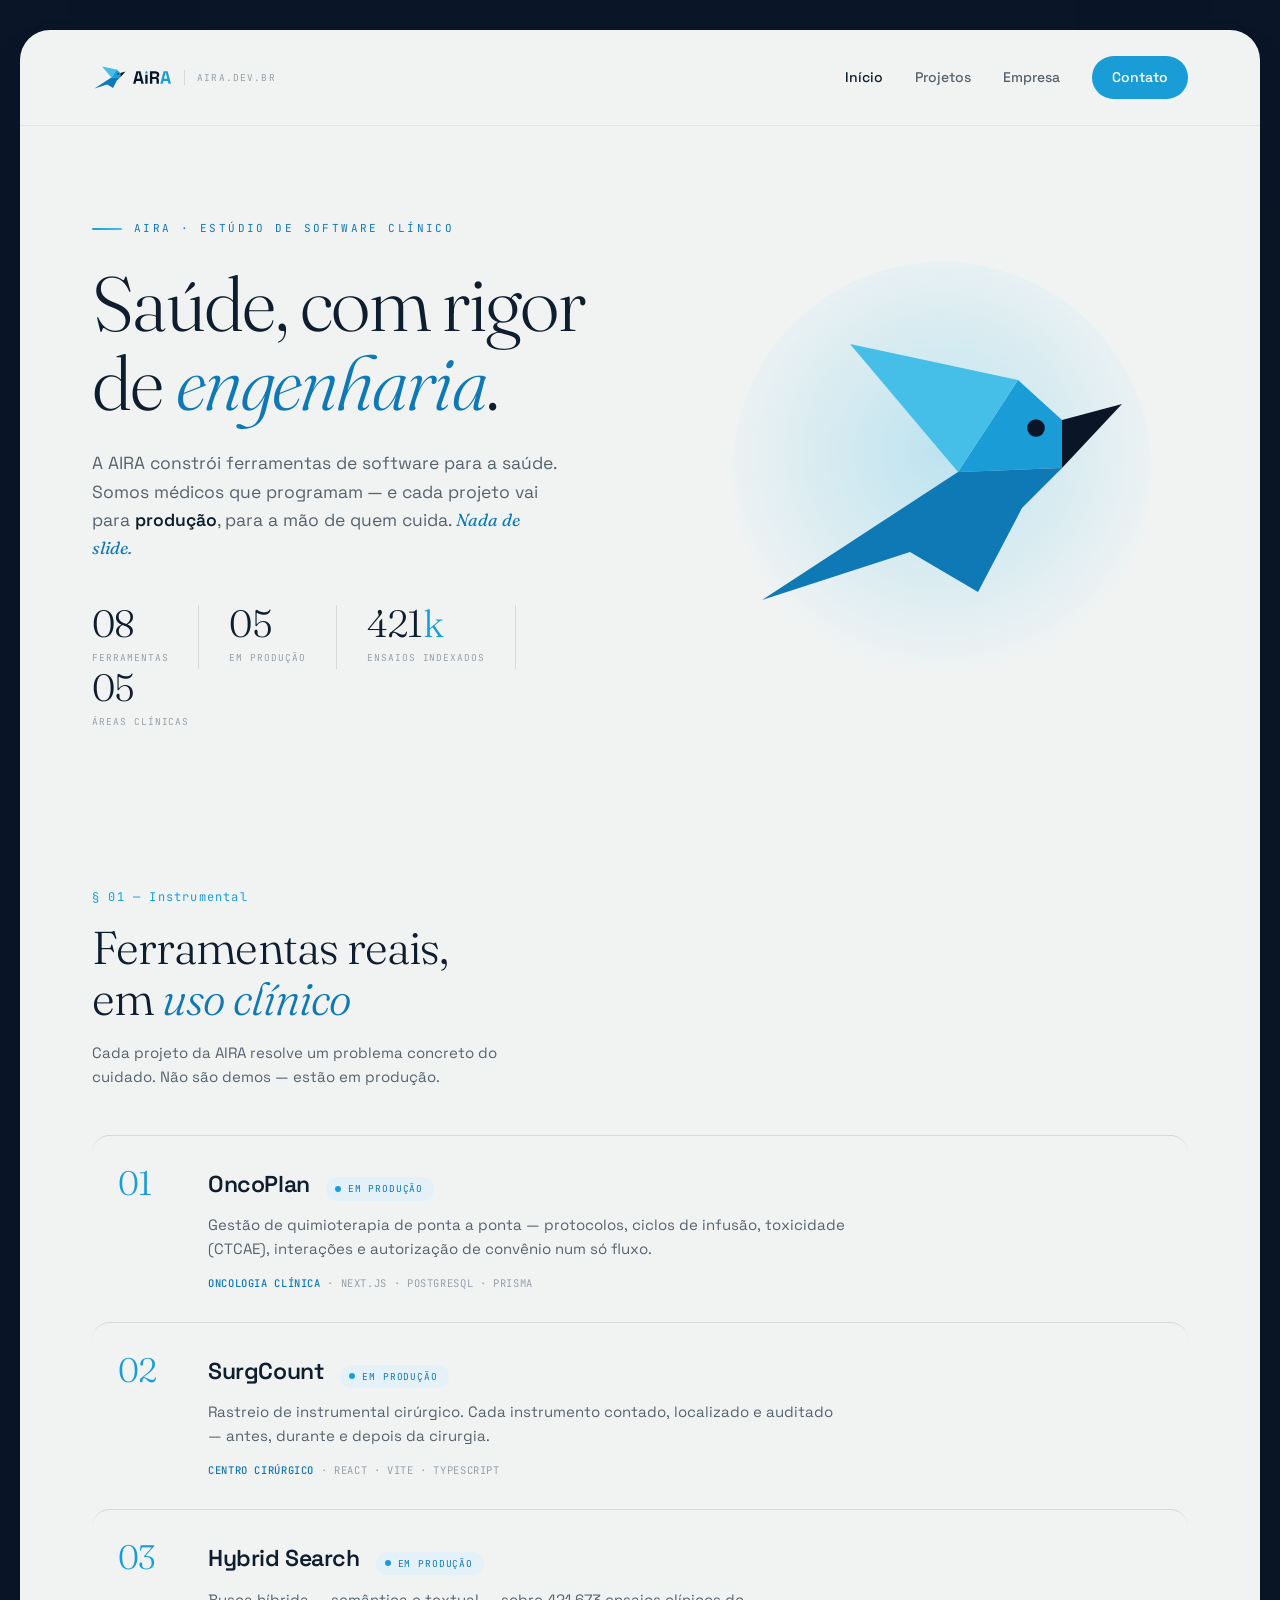
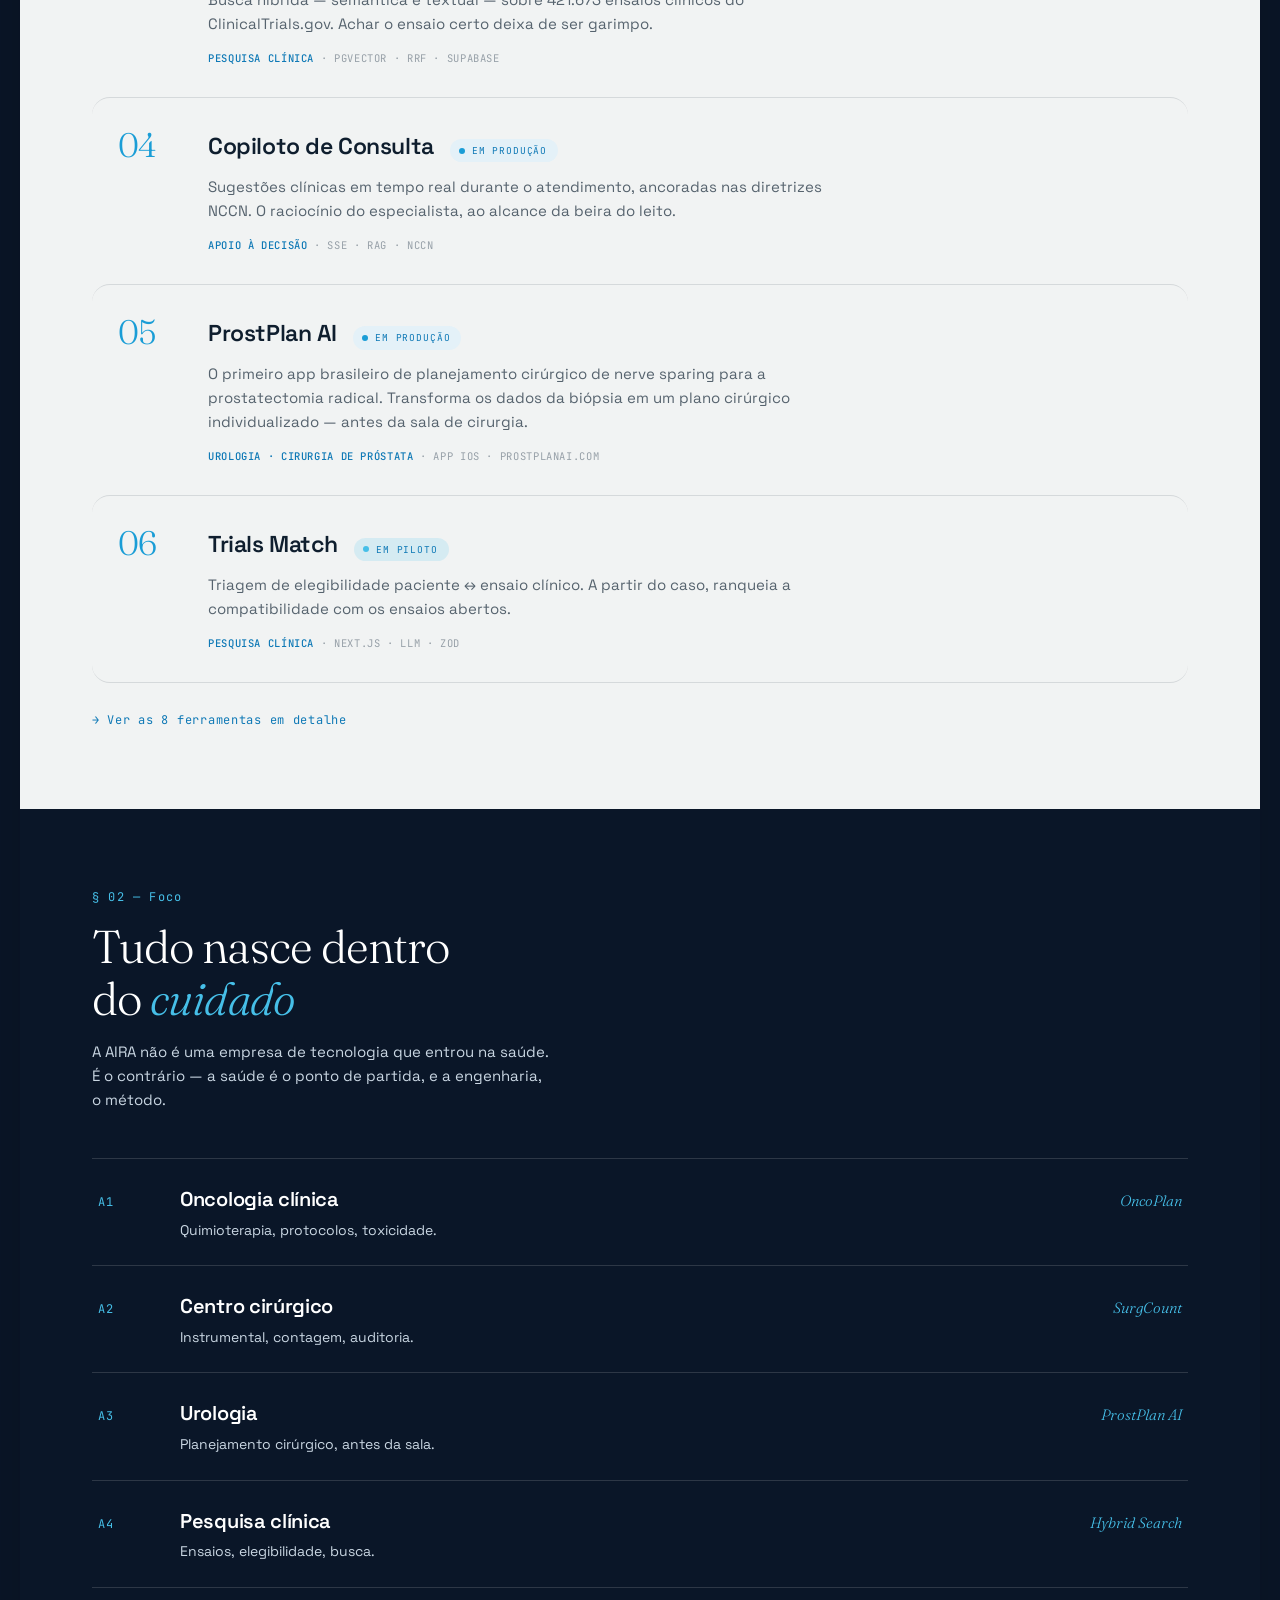
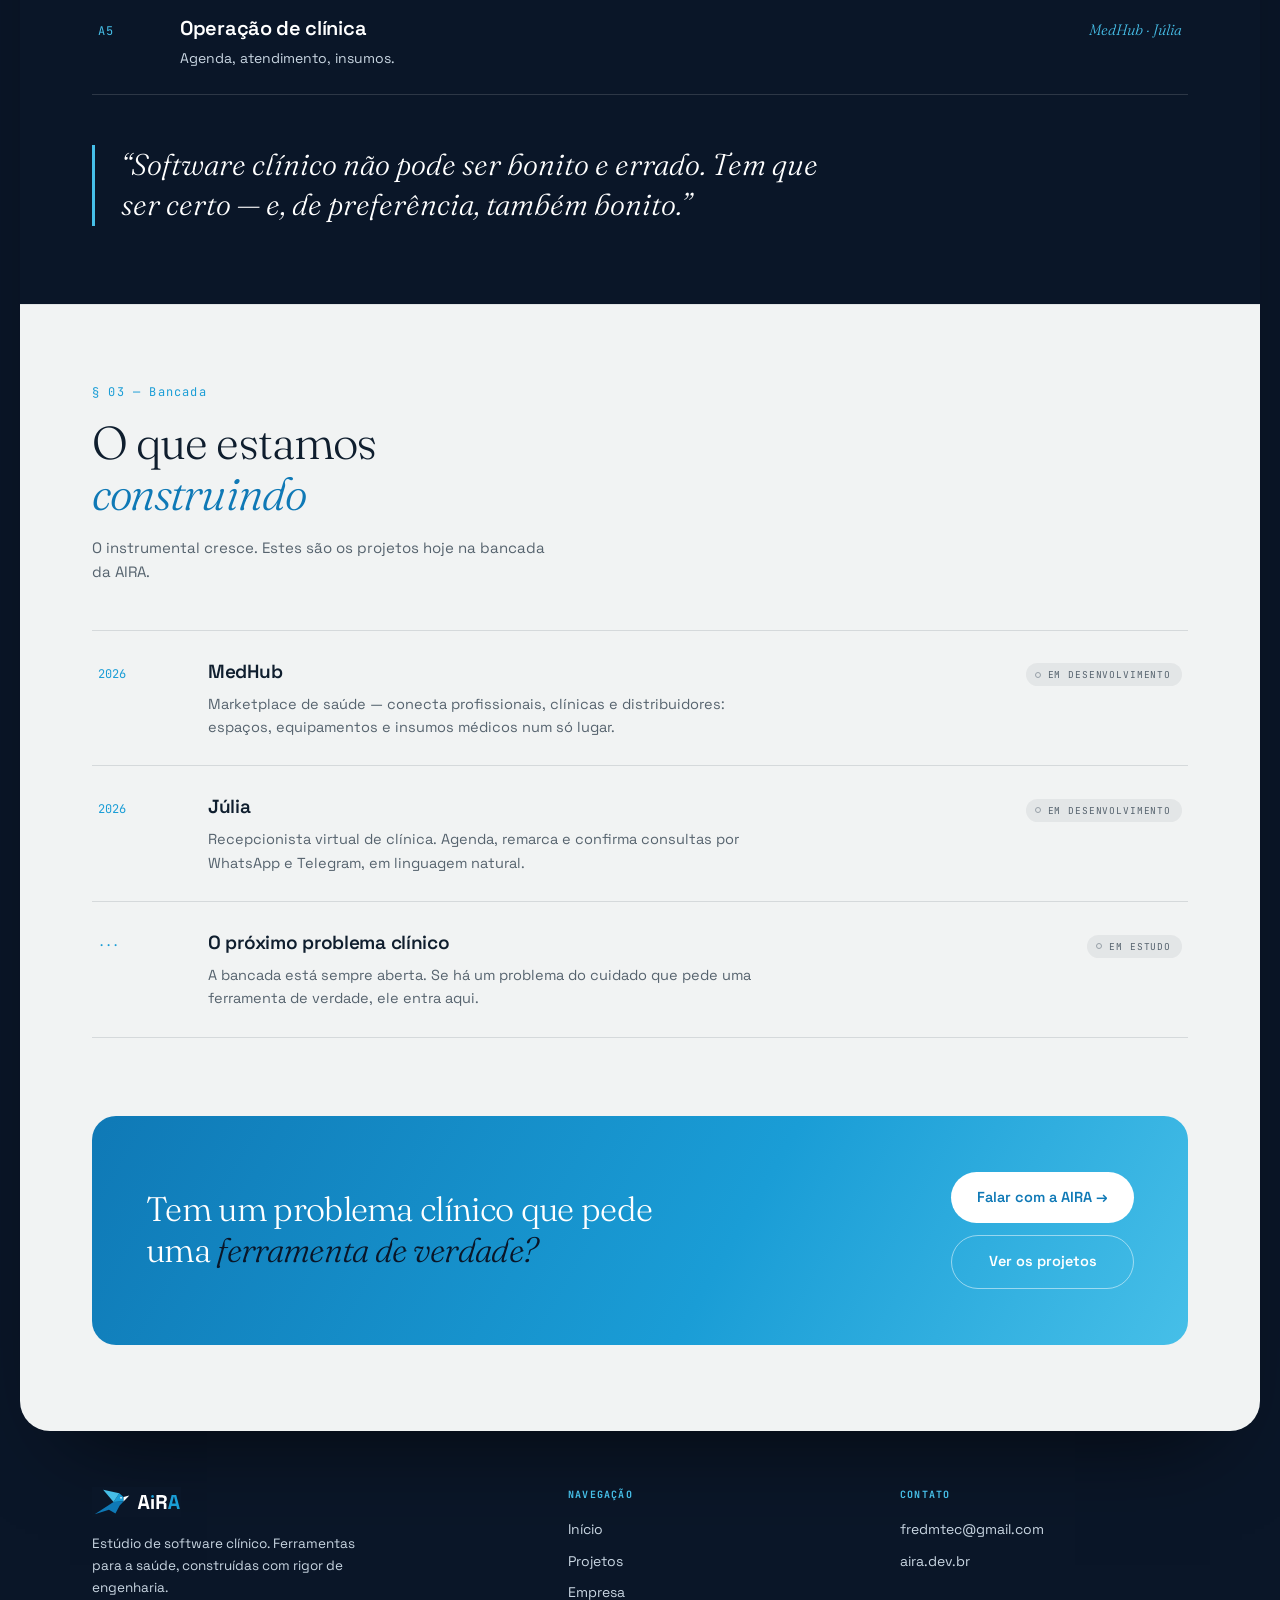
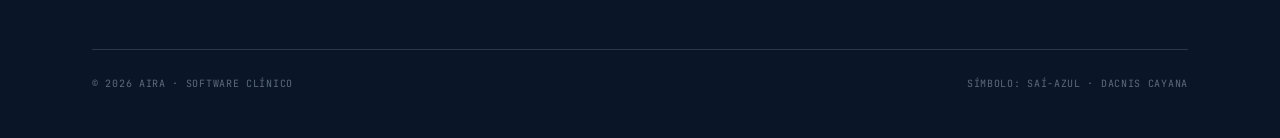
==== index.html @ 8e7e5d71 "AIRA — site institucional (deploy inicial) Co-Authored-By: Claude Opus 4.7 (1M context) <noreply@ant" ====
<!DOCTYPE html>
<html lang="pt-BR">
<head>
<meta charset="UTF-8">
<meta name="viewport" content="width=device-width, initial-scale=1.0">
<title>AIRA — Software clínico, feito por médicos</title>
<meta name="description" content="A AIRA é um estúdio de software clínico. Construímos ferramentas para a saúde — oncologia, cirurgia, urologia, pesquisa clínica — com rigor de engenharia.">
<link rel="icon" type="image/svg+xml" href="assets/aira-favicon.svg">
<link rel="apple-touch-icon" href="assets/aira-apple-touch-180.png">
<link rel="preconnect" href="https://fonts.googleapis.com">
<link rel="preconnect" href="https://fonts.gstatic.com" crossorigin>
<link href="https://fonts.googleapis.com/css2?family=Space+Grotesk:wght@400;500;600;700&family=JetBrains+Mono:wght@400;500&family=Fraunces:ital,opsz,wght@0,9..144,300;0,9..144,400;0,9..144,500;1,9..144,300&display=swap" rel="stylesheet">
<link rel="stylesheet" href="styles.css">
</head>
<body>

<div class="sheet">

  <!-- ===================== NAV ===================== -->
  <nav class="nav">
    <a class="nav-logo" href="index.html">
      <img src="assets/aira-lockup-horizontal.svg" alt="AIRA">
      <span class="tag">aira.dev.br</span>
    </a>
    <div class="nav-links">
      <a href="index.html" class="active">Início</a>
      <a href="projetos.html">Projetos</a>
      <a href="empresa.html">Empresa</a>
      <a class="nav-cta" href="mailto:fredmtec@gmail.com">Contato</a>
    </div>
  </nav>

  <!-- ===================== HERO ===================== -->
  <header class="hero">
    <div>
      <span class="kicker">AIRA · Estúdio de software clínico</span>
      <h1>Saúde, com rigor<br>de <em>engenharia</em>.</h1>
      <p class="lead">A AIRA constrói ferramentas de software para a saúde.
        Somos médicos que programam — e cada projeto vai para <b>produção</b>,
        para a mão de quem cuida. <span class="serif-it">Nada de slide.</span></p>
      <div class="figs">
        <div class="fig-i"><span class="fv">08</span><span class="fl">Ferramentas</span></div>
        <div class="fig-i"><span class="fv">05</span><span class="fl">Em produção</span></div>
        <div class="fig-i"><span class="fv">421<u>k</u></span><span class="fl">Ensaios indexados</span></div>
        <div class="fig-i"><span class="fv">05</span><span class="fl">Áreas clínicas</span></div>
      </div>
    </div>
    <div class="hero-fig">
      <span class="orb"></span>
      <img class="bird" src="assets/aira-symbol.svg" alt="Símbolo AIRA — saí-azul">
    </div>
  </header>

  <!-- ===================== § 01 — INSTRUMENTAL ===================== -->
  <section class="section">
    <div class="wrap">
      <div class="shead">
        <span class="ref">§ 01 — Instrumental</span>
        <h2>Ferramentas reais,<br>em <em>uso clínico</em></h2>
        <p class="desc">Cada projeto da AIRA resolve um problema concreto do
          cuidado. Não são demos — estão em produção.</p>
      </div>

      <div class="projlist">
        <a class="proj" href="projetos.html">
          <span class="proj-n">01</span>
          <div>
            <div class="proj-head"><h3>OncoPlan</h3>
              <span class="status prod"><span class="dot"></span>Em produção</span></div>
            <p>Gestão de quimioterapia de ponta a ponta — protocolos, ciclos de
              infusão, toxicidade (CTCAE), interações e autorização de convênio
              num só fluxo.</p>
            <div class="proj-tags"><b>Oncologia clínica</b> · Next.js · PostgreSQL · Prisma</div>
          </div>
        </a>
        <a class="proj" href="projetos.html">
          <span class="proj-n">02</span>
          <div>
            <div class="proj-head"><h3>SurgCount</h3>
              <span class="status prod"><span class="dot"></span>Em produção</span></div>
            <p>Rastreio de instrumental cirúrgico. Cada instrumento contado,
              localizado e auditado — antes, durante e depois da cirurgia.</p>
            <div class="proj-tags"><b>Centro cirúrgico</b> · React · Vite · TypeScript</div>
          </div>
        </a>
        <a class="proj" href="projetos.html">
          <span class="proj-n">03</span>
          <div>
            <div class="proj-head"><h3>Hybrid Search</h3>
              <span class="status prod"><span class="dot"></span>Em produção</span></div>
            <p>Busca híbrida — semântica e textual — sobre 421.673 ensaios
              clínicos do ClinicalTrials.gov. Achar o ensaio certo deixa de
              ser garimpo.</p>
            <div class="proj-tags"><b>Pesquisa clínica</b> · pgvector · RRF · Supabase</div>
          </div>
        </a>
        <a class="proj" href="projetos.html">
          <span class="proj-n">04</span>
          <div>
            <div class="proj-head"><h3>Copiloto de Consulta</h3>
              <span class="status prod"><span class="dot"></span>Em produção</span></div>
            <p>Sugestões clínicas em tempo real durante o atendimento,
              ancoradas nas diretrizes NCCN. O raciocínio do especialista,
              ao alcance da beira do leito.</p>
            <div class="proj-tags"><b>Apoio à decisão</b> · SSE · RAG · NCCN</div>
          </div>
        </a>
        <a class="proj" href="projetos.html">
          <span class="proj-n">05</span>
          <div>
            <div class="proj-head"><h3>ProstPlan AI</h3>
              <span class="status prod"><span class="dot"></span>Em produção</span></div>
            <p>O primeiro app brasileiro de planejamento cirúrgico de
              <span class="serif-it">nerve sparing</span> para a prostatectomia
              radical. Transforma os dados da biópsia em um plano cirúrgico
              individualizado — antes da sala de cirurgia.</p>
            <div class="proj-tags"><b>Urologia · cirurgia de próstata</b> · App iOS · prostplanai.com</div>
          </div>
        </a>
        <a class="proj" href="projetos.html">
          <span class="proj-n">06</span>
          <div>
            <div class="proj-head"><h3>Trials Match</h3>
              <span class="status pilot"><span class="dot"></span>Em piloto</span></div>
            <p>Triagem de elegibilidade paciente ↔ ensaio clínico. A partir do
              caso, ranqueia a compatibilidade com os ensaios abertos.</p>
            <div class="proj-tags"><b>Pesquisa clínica</b> · Next.js · LLM · Zod</div>
          </div>
        </a>
      </div>

      <p style="margin-top:28px;font-family:var(--mono);font-size:12px;letter-spacing:.06em">
        <a href="projetos.html" style="color:var(--blue-deep)">→ Ver as 8 ferramentas em detalhe</a>
      </p>
    </div>
  </section>

  <!-- ===================== § 02 — SAÚDE (faixa em cor) ===================== -->
  <section class="section band-navy">
    <div class="wrap">
      <div class="shead">
        <span class="ref">§ 02 — Foco</span>
        <h2>Tudo nasce dentro<br>do <em>cuidado</em></h2>
        <p class="desc">A AIRA não é uma empresa de tecnologia que entrou na
          saúde. É o contrário — a saúde é o ponto de partida, e a engenharia,
          o método.</p>
      </div>

      <div class="domains">
        <div class="domain"><span class="dn">A1</span>
          <div><div class="dt">Oncologia clínica</div>
            <div class="dd">Quimioterapia, protocolos, toxicidade.</div></div>
          <span class="dx">OncoPlan</span></div>
        <div class="domain"><span class="dn">A2</span>
          <div><div class="dt">Centro cirúrgico</div>
            <div class="dd">Instrumental, contagem, auditoria.</div></div>
          <span class="dx">SurgCount</span></div>
        <div class="domain"><span class="dn">A3</span>
          <div><div class="dt">Urologia</div>
            <div class="dd">Planejamento cirúrgico, antes da sala.</div></div>
          <span class="dx">ProstPlan AI</span></div>
        <div class="domain"><span class="dn">A4</span>
          <div><div class="dt">Pesquisa clínica</div>
            <div class="dd">Ensaios, elegibilidade, busca.</div></div>
          <span class="dx">Hybrid Search</span></div>
        <div class="domain"><span class="dn">A5</span>
          <div><div class="dt">Operação de clínica</div>
            <div class="dd">Agenda, atendimento, insumos.</div></div>
          <span class="dx">MedHub · Júlia</span></div>
      </div>

      <p class="pull">“Software clínico não pode ser bonito e errado.
        Tem que ser certo — e, de preferência, também bonito.”</p>
    </div>
  </section>

  <!-- ===================== § 03 — EM CONSTRUÇÃO ===================== -->
  <section class="section">
    <div class="wrap">
      <div class="shead">
        <span class="ref">§ 03 — Bancada</span>
        <h2>O que estamos<br><em>construindo</em></h2>
        <p class="desc">O instrumental cresce. Estes são os projetos hoje
          na bancada da AIRA.</p>
      </div>

      <div class="build">
        <div class="brow">
          <span class="yr">2026</span>
          <div class="bd"><h4>MedHub</h4>
            <p>Marketplace de saúde — conecta profissionais, clínicas e
              distribuidores: espaços, equipamentos e insumos médicos num
              só lugar.</p></div>
          <span class="status dev"><span class="dot"></span>Em desenvolvimento</span>
        </div>
        <div class="brow">
          <span class="yr">2026</span>
          <div class="bd"><h4>Júlia</h4>
            <p>Recepcionista virtual de clínica. Agenda, remarca e confirma
              consultas por WhatsApp e Telegram, em linguagem natural.</p></div>
          <span class="status dev"><span class="dot"></span>Em desenvolvimento</span>
        </div>
        <div class="brow">
          <span class="yr">···</span>
          <div class="bd"><h4>O próximo problema clínico</h4>
            <p>A bancada está sempre aberta. Se há um problema do cuidado que
              pede uma ferramenta de verdade, ele entra aqui.</p></div>
          <span class="status dev"><span class="dot"></span>Em estudo</span>
        </div>
      </div>
    </div>
  </section>

  <!-- ===================== CTA ===================== -->
  <div class="cta">
    <h3>Tem um problema clínico que pede uma
      <em>ferramenta de verdade?</em></h3>
    <div class="cta-act">
      <a class="btn btn-solid" href="mailto:fredmtec@gmail.com">Falar com a AIRA →</a>
      <a class="btn btn-ghost" href="projetos.html">Ver os projetos</a>
    </div>
  </div>

</div><!-- /sheet -->

<!-- ===================== RODAPÉ (moldura navy) ===================== -->
<footer class="footer">
  <div class="footer-top">
    <div class="footer-brand">
      <img src="assets/aira-lockup-horizontal-dark.svg" alt="AIRA">
      <p>Estúdio de software clínico. Ferramentas para a saúde,
        construídas com rigor de engenharia.</p>
    </div>
    <div class="footer-col">
      <h5>Navegação</h5>
      <a href="index.html">Início</a>
      <a href="projetos.html">Projetos</a>
      <a href="empresa.html">Empresa</a>
    </div>
    <div class="footer-col">
      <h5>Contato</h5>
      <a href="mailto:fredmtec@gmail.com">fredmtec@gmail.com</a>
      <span>aira.dev.br</span>
    </div>
  </div>
  <div class="footer-base">
    <span>© 2026 AIRA · Software clínico</span>
    <span>Símbolo: saí-azul · Dacnis cayana</span>
  </div>
</footer>

</body>
</html>
---- styles.css ----
/* ============================================================
   AIRA · aira.dev.br — v2 "Folha emoldurada"
   Margem em cor · sem caixas · elegante
   ============================================================ */

*, *::before, *::after { box-sizing: border-box; margin: 0; padding: 0; }
html { -webkit-text-size-adjust: 100%; scroll-behavior: smooth; }
img, svg { display: block; max-width: 100%; }
a { color: inherit; text-decoration: none; }
button { font: inherit; cursor: pointer; }

:root {
  --navy:     #0A1628;   /* moldura / margem em cor */
  --navy-2:   #122A44;
  --paper:    #F1F3F3;   /* a folha */
  --paper-2:  #FBFCFC;
  --ink:      #0F1E2E;
  --ink-2:    #56636E;
  --ink-3:    #97A0A8;
  --hair:     rgba(15,30,46,0.12);
  --hair-2:   rgba(15,30,46,0.07);
  --blue:     #1A9DD6;
  --blue-deep:#0F79B6;
  --blue-lt:  #46BFE8;
  --wash:     #E4F1F8;
  --on-navy:  #C9D6E2;
  --hair-lt:  rgba(255,255,255,0.14);

  --sans: 'Space Grotesk', -apple-system, BlinkMacSystemFont, sans-serif;
  --mono: 'JetBrains Mono', ui-monospace, Menlo, monospace;
  --serif: 'Fraunces', Georgia, serif;

  --pad: 72px;          /* respiro interno da folha */
  --sheet: 1240px;
}

body {
  font-family: var(--sans);
  color: var(--ink);
  background: var(--navy);
  -webkit-font-smoothing: antialiased;
  line-height: 1.62;
  font-size: 16px;
}

/* ---- a folha clara, flutuando na moldura azul-marinho ---- */
.sheet {
  background: var(--paper);
  max-width: var(--sheet);
  margin: 30px auto 0;
  border-radius: 30px;
  overflow: hidden;
  box-shadow: 0 50px 90px -50px rgba(0,0,0,0.7);
}
.wrap { padding-left: var(--pad); padding-right: var(--pad); }

/* ---- tipografia: 3 vozes ---- */
.display { font-family: var(--serif); font-weight: 300; letter-spacing: -0.015em; }
.display em { font-style: italic; color: var(--blue-deep); }
.mono {
  font-family: var(--mono); font-size: 11.5px;
  letter-spacing: 0.13em; text-transform: uppercase;
}
.kicker {
  font-family: var(--mono); font-size: 11px; letter-spacing: 0.22em;
  text-transform: uppercase; color: var(--blue-deep);
  display: inline-flex; align-items: center; gap: 12px;
}
.kicker::before {
  content: ""; width: 30px; height: 2px; border-radius: 2px;
  background: linear-gradient(90deg, var(--blue), var(--blue-lt));
}

/* ===================== NAV ===================== */
.nav {
  display: flex; align-items: center; justify-content: space-between;
  padding: 26px var(--pad);
  border-bottom: 1px solid var(--hair-2);
}
.nav-logo { display: flex; align-items: center; gap: 12px; }
.nav-logo img { height: 27px; }
.nav-logo .tag {
  font-family: var(--mono); font-size: 9.5px; letter-spacing: 0.12em;
  color: var(--ink-3); text-transform: uppercase;
  padding-left: 12px; border-left: 1px solid var(--hair);
}
.nav-links { display: flex; align-items: center; gap: 32px; }
.nav-links a { font-size: 14px; font-weight: 500; color: var(--ink-2); transition: color .15s; }
.nav-links a:hover, .nav-links a.active { color: var(--ink); }
.nav-cta {
  font-size: 13px; font-weight: 600; color: #fff !important;
  background: var(--blue); padding: 10px 20px; border-radius: 999px;
  transition: background .15s, transform .15s;
}
.nav-cta:hover { background: var(--blue-deep); transform: translateY(-1px); }

/* ===================== HERO ===================== */
.hero {
  display: grid; grid-template-columns: 1.06fr 0.94fr; gap: 48px;
  align-items: center; padding: 86px var(--pad) 78px;
}
.hero h1 {
  font-family: var(--serif); font-weight: 300;
  font-size: clamp(44px, 6vw, 78px); line-height: 1.04;
  letter-spacing: -0.022em; margin-top: 26px;
}
.hero h1 em { font-style: italic; color: var(--blue-deep); }
.hero .lead {
  font-size: 17.5px; color: var(--ink-2); margin-top: 26px;
  max-width: 470px; line-height: 1.62;
}
.hero .lead b { color: var(--ink); font-weight: 600; }
.hero .lead .serif-it { font-family: var(--serif); font-style: italic; color: var(--blue-deep); }

/* números — abertos, sem caixa */
.figs { display: flex; gap: 0; margin-top: 42px; flex-wrap: wrap; }
.fig-i { padding-right: 30px; margin-right: 30px; border-right: 1px solid var(--hair); }
.fig-i:last-child { border-right: 0; }
.fig-i .fv {
  font-family: var(--serif); font-weight: 300; font-size: 38px;
  line-height: 1; letter-spacing: -0.02em; display: block;
}
.fig-i .fv u { text-decoration: none; color: var(--blue); }
.fig-i .fl {
  font-family: var(--mono); font-size: 9.5px; letter-spacing: 0.1em;
  text-transform: uppercase; color: var(--ink-3); margin-top: 8px;
}

/* o saí-azul — livre, sobre um halo redondo de cor */
.hero-fig { position: relative; display: flex; align-items: center; justify-content: center; }
.hero-fig .orb {
  position: absolute; width: min(420px, 86%); aspect-ratio: 1; border-radius: 50%;
  background: radial-gradient(circle at 50% 45%,
    rgba(70,191,232,0.30), rgba(70,191,232,0.05) 62%, transparent 72%);
}
.hero-fig .bird { position: relative; width: 84%; max-width: 400px; }
.hero-fig .stamp {
  position: absolute; bottom: 4%; right: 2%;
  font-family: var(--mono); font-size: 9.5px; letter-spacing: 0.1em;
  text-transform: uppercase; color: var(--ink-3);
}
.hero-fig .stamp b { color: var(--blue-deep); font-weight: 500; }

/* ===================== SECTION SCAFFOLD ===================== */
.section { padding: 78px 0; }
.section + .section { border-top: 1px solid var(--hair-2); }
.shead { margin-bottom: 46px; }
.shead .ref {
  font-family: var(--mono); font-size: 12px; letter-spacing: 0.1em;
  color: var(--blue); display: block; margin-bottom: 14px;
}
.shead h2 {
  font-family: var(--serif); font-weight: 300;
  font-size: clamp(30px, 4vw, 46px); line-height: 1.12;
  letter-spacing: -0.02em; max-width: 620px;
}
.shead h2 em { font-style: italic; color: var(--blue-deep); }
.shead .desc {
  font-size: 15px; color: var(--ink-2); margin-top: 16px;
  max-width: 460px; line-height: 1.6;
}

/* ===================== LISTA DE PROJETOS (sem caixa) ===================== */
.projlist { margin-top: 8px; }
.proj {
  display: grid; grid-template-columns: 62px 1fr; gap: 28px;
  padding: 30px 26px; border-top: 1px solid var(--hair);
  border-radius: 18px; transition: background .18s, transform .18s;
}
.projlist .proj:last-child { border-bottom: 1px solid var(--hair); }
.proj:hover { background: var(--paper-2); transform: translateX(4px); }
.proj-n {
  font-family: var(--serif); font-weight: 300; font-size: 34px;
  line-height: 1; color: var(--blue); letter-spacing: -0.02em;
}
.proj-head {
  display: flex; align-items: baseline; gap: 16px; flex-wrap: wrap;
  margin-bottom: 10px;
}
.proj-head h3 {
  font-size: 23px; font-weight: 600; letter-spacing: -0.018em;
}
.proj p { font-size: 15px; color: var(--ink-2); max-width: 640px; line-height: 1.6; }
.proj-tags {
  margin-top: 14px; font-family: var(--mono); font-size: 10.5px;
  letter-spacing: 0.06em; color: var(--ink-3); text-transform: uppercase;
}
.proj-tags b { color: var(--blue-deep); font-weight: 500; }

/* status — pílula leve, arredondada */
.status {
  display: inline-flex; align-items: center; gap: 7px;
  font-family: var(--mono); font-size: 9.5px; letter-spacing: 0.09em;
  text-transform: uppercase; padding: 4px 11px 4px 9px;
  border-radius: 999px;
}
.status .dot { width: 6px; height: 6px; border-radius: 50%; }
.status.prod  { background: var(--wash); color: var(--blue-deep); }
.status.prod  .dot { background: var(--blue); }
.status.pilot { background: rgba(70,191,232,0.16); color: var(--blue-deep); }
.status.pilot .dot { background: var(--blue-lt); }
.status.dev   { background: rgba(15,30,46,0.06); color: var(--ink-2); }
.status.dev   .dot { background: transparent; border: 1.5px solid var(--ink-3); }
/* status sobre navy */
.band-navy .status.dev { background: rgba(255,255,255,0.08); color: var(--on-navy); }

/* ===================== BAND NAVY (cor cheia) ===================== */
.band-navy { background: var(--navy); color: #fff; }
.band-navy .shead .ref { color: var(--blue-lt); }
.band-navy .shead h2 { color: #fff; }
.band-navy .shead h2 em { color: var(--blue-lt); }
.band-navy .shead .desc { color: var(--on-navy); }

/* domínios clínicos — lista editorial sobre navy */
.domains { margin-top: 6px; }
.domain {
  display: grid; grid-template-columns: 56px 1fr auto; gap: 26px;
  align-items: baseline; padding: 24px 6px;
  border-top: 1px solid var(--hair-lt);
}
.domain:last-child { border-bottom: 1px solid var(--hair-lt); }
.domain .dn {
  font-family: var(--mono); font-size: 12px; letter-spacing: 0.08em;
  color: var(--blue-lt);
}
.domain .dt { font-size: 20px; font-weight: 600; letter-spacing: -0.015em; }
.domain .dd { font-size: 14px; color: var(--on-navy); margin-top: 3px; }
.domain .dx {
  font-family: var(--serif); font-style: italic; font-weight: 300;
  font-size: 15px; color: var(--blue-lt); white-space: nowrap;
}

/* citação */
.pull {
  font-family: var(--serif); font-weight: 300; font-style: italic;
  font-size: clamp(22px, 2.8vw, 30px); line-height: 1.36;
  max-width: 760px; margin-top: 50px;
  padding-left: 26px; border-left: 3px solid var(--blue);
}
.band-navy .pull { color: #fff; border-color: var(--blue-lt); }

/* ===================== PROSA ===================== */
.prose { max-width: 620px; }
.prose p { font-size: 16.5px; color: var(--ink-2); margin-bottom: 18px; }
.prose p b { color: var(--ink); font-weight: 600; }
.prose .serif-it {
  font-family: var(--serif); font-style: italic; color: var(--ink);
}

/* ===================== EM CONSTRUÇÃO ===================== */
.build { margin-top: 6px; }
.brow {
  display: grid; grid-template-columns: 84px 1fr auto; gap: 26px;
  align-items: baseline; padding: 26px 6px; border-top: 1px solid var(--hair);
}
.build .brow:last-child { border-bottom: 1px solid var(--hair); }
.brow .yr { font-family: var(--mono); font-size: 12px; color: var(--blue); }
.brow .bd h4 { font-size: 19px; font-weight: 600; letter-spacing: -0.015em; }
.brow .bd p { font-size: 14.5px; color: var(--ink-2); margin-top: 5px; max-width: 560px; }

/* ===================== FUNDADOR ===================== */
.founder { display: grid; grid-template-columns: 132px 1fr; gap: 36px; align-items: start; }
.founder .disc {
  width: 132px; height: 132px; border-radius: 50%;
  background: radial-gradient(circle at 50% 42%, var(--wash), #DCEAF3);
  display: flex; align-items: center; justify-content: center;
}
.founder .disc img { width: 62%; }
.founder .name { font-size: 24px; font-weight: 600; letter-spacing: -0.02em; }
.founder .role {
  font-family: var(--mono); font-size: 10.5px; letter-spacing: 0.08em;
  text-transform: uppercase; color: var(--blue-deep); margin-top: 6px;
}
.founder p { font-size: 15px; color: var(--ink-2); margin-top: 15px; max-width: 560px; line-height: 1.62; }

/* ===================== PRINCÍPIOS (lista, sem caixa) ===================== */
.princ { display: grid; grid-template-columns: 1fr 1fr; gap: 0 56px; }
.pr {
  padding: 28px 0; border-top: 1px solid var(--hair);
}
.pr .pn {
  font-family: var(--mono); font-size: 11px; letter-spacing: 0.1em;
  color: var(--blue);
}
.pr h4 { font-size: 19px; font-weight: 600; margin-top: 10px; letter-spacing: -0.015em; }
.pr p { font-size: 14.5px; color: var(--ink-2); margin-top: 8px; line-height: 1.6; }

/* ===================== CTA (faixa azul, arredondada) ===================== */
.cta {
  margin: 0 var(--pad) 86px; padding: 56px 54px;
  border-radius: 24px; color: #fff;
  background: linear-gradient(120deg, var(--blue-deep), var(--blue) 58%, var(--blue-lt));
  display: flex; align-items: center; justify-content: space-between;
  gap: 40px; flex-wrap: wrap;
}
.cta h3 {
  font-family: var(--serif); font-weight: 300;
  font-size: clamp(24px, 3vw, 34px); line-height: 1.22;
  letter-spacing: -0.02em; max-width: 520px;
}
.cta h3 em { font-style: italic; color: var(--navy); }
.cta-act { display: flex; flex-direction: column; gap: 12px; }
.btn {
  display: inline-flex; align-items: center; gap: 9px; justify-content: center;
  font-weight: 600; font-size: 14.5px; padding: 14px 26px;
  border-radius: 999px; transition: transform .15s, background .15s;
}
.btn-solid { background: #fff; color: var(--blue-deep); }
.btn-solid:hover { transform: translateY(-2px); }
.btn-ghost { border: 1.5px solid rgba(255,255,255,0.5); color: #fff; }
.btn-ghost:hover { background: rgba(255,255,255,0.12); }

/* ===================== PÁGINAS INTERNAS ===================== */
.phead { padding: 76px var(--pad) 60px; }
.phead h1 {
  font-family: var(--serif); font-weight: 300;
  font-size: clamp(38px, 5.4vw, 64px); line-height: 1.05;
  letter-spacing: -0.022em; margin-top: 22px;
}
.phead h1 em { font-style: italic; color: var(--blue-deep); }
.phead .lead { font-size: 17px; color: var(--ink-2); margin-top: 20px; max-width: 540px; }

/* ===================== RODAPÉ (na moldura navy) ===================== */
.footer { max-width: var(--sheet); margin: 0 auto; padding: 56px var(--pad) 46px; }
.footer-top {
  display: grid; grid-template-columns: 1.5fr 1fr 1fr; gap: 44px;
  padding-bottom: 36px; border-bottom: 1px solid var(--hair-lt);
}
.footer-brand img { height: 30px; margin-bottom: 16px; }
.footer-brand p { font-size: 13.5px; color: var(--on-navy); max-width: 280px; }
.footer-col h5 {
  font-family: var(--mono); font-size: 10px; letter-spacing: 0.12em;
  text-transform: uppercase; color: var(--blue-lt); margin-bottom: 15px;
}
.footer-col a, .footer-col span {
  display: block; font-size: 14px; color: var(--on-navy);
  margin-bottom: 9px; transition: color .15s;
}
.footer-col a:hover { color: #fff; }
.footer-base {
  display: flex; justify-content: space-between; gap: 12px; flex-wrap: wrap;
  padding-top: 26px; font-family: var(--mono); font-size: 10px;
  letter-spacing: 0.07em; text-transform: uppercase; color: #5C6B7C;
}

/* ===================== RESPONSIVO ===================== */
@media (max-width: 900px) {
  :root { --pad: 30px; }
  .sheet { margin: 14px; border-radius: 22px; }
  .hero { grid-template-columns: 1fr; gap: 34px; padding-top: 56px; padding-bottom: 56px; }
  .hero-fig { order: -1; flex-direction: column; }
  .hero-fig .bird { width: 62%; }
  .hero-fig .stamp { position: static; margin-top: 14px; text-align: center; }
  .princ { grid-template-columns: 1fr; gap: 0; }
  .footer-top { grid-template-columns: 1fr; gap: 26px; }
  .founder { grid-template-columns: 1fr; gap: 22px; }
  .domain { grid-template-columns: 44px 1fr; }
  .domain .dx { grid-column: 2; }
  .proj { grid-template-columns: 46px 1fr; gap: 18px; padding: 26px 14px; }
  .cta { margin: 0 var(--pad) 60px; padding: 38px 30px; }
  .brow { grid-template-columns: 60px 1fr; }
  .brow .status { grid-column: 2; }
}
@media (max-width: 640px) {
  .nav { flex-wrap: wrap; gap: 14px 0; padding-top: 18px; padding-bottom: 18px; }
  .nav-links { width: 100%; justify-content: space-between; gap: 6px; }
}
@media (max-width: 540px) {
  .nav-logo .tag { display: none; }
  .nav-links { font-size: 13px; }
  .nav-cta { padding: 9px 15px; }
  .figs { gap: 14px 0; }
  .fig-i { padding-right: 20px; margin-right: 20px; }
}
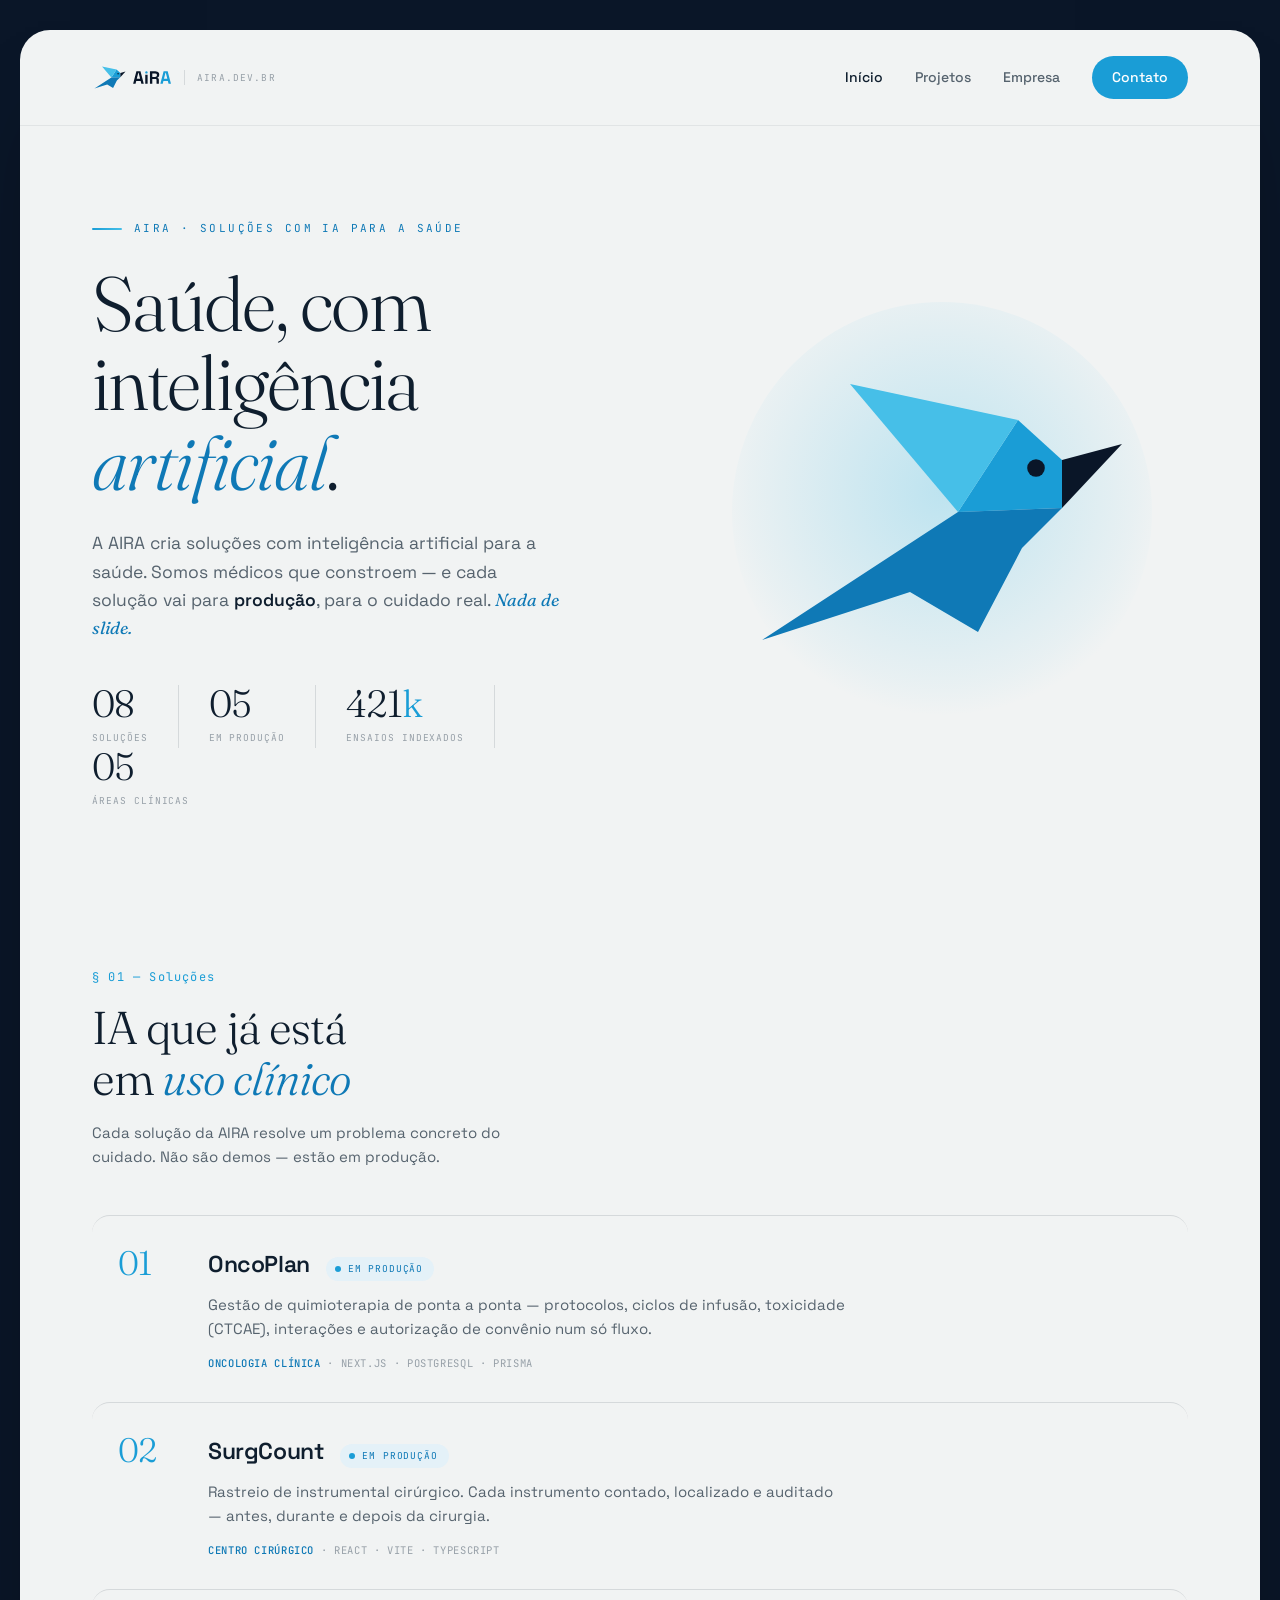
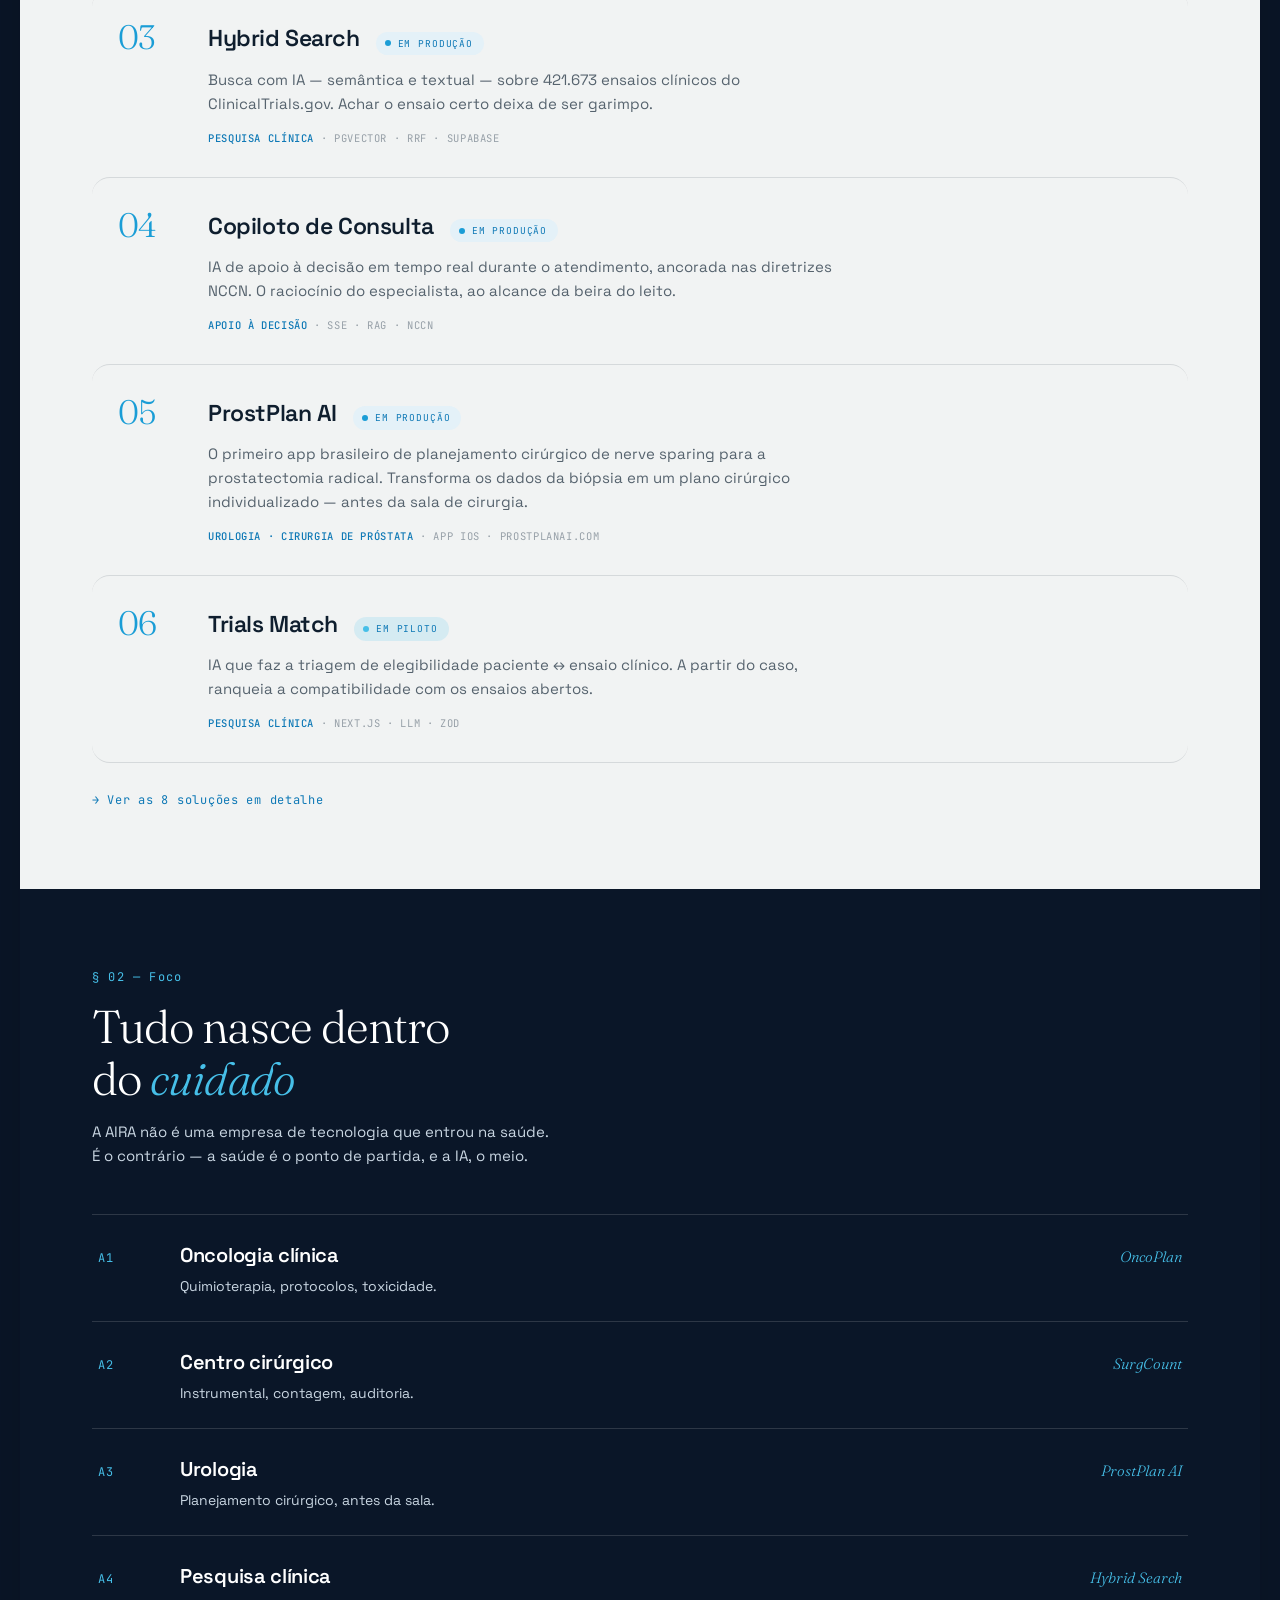
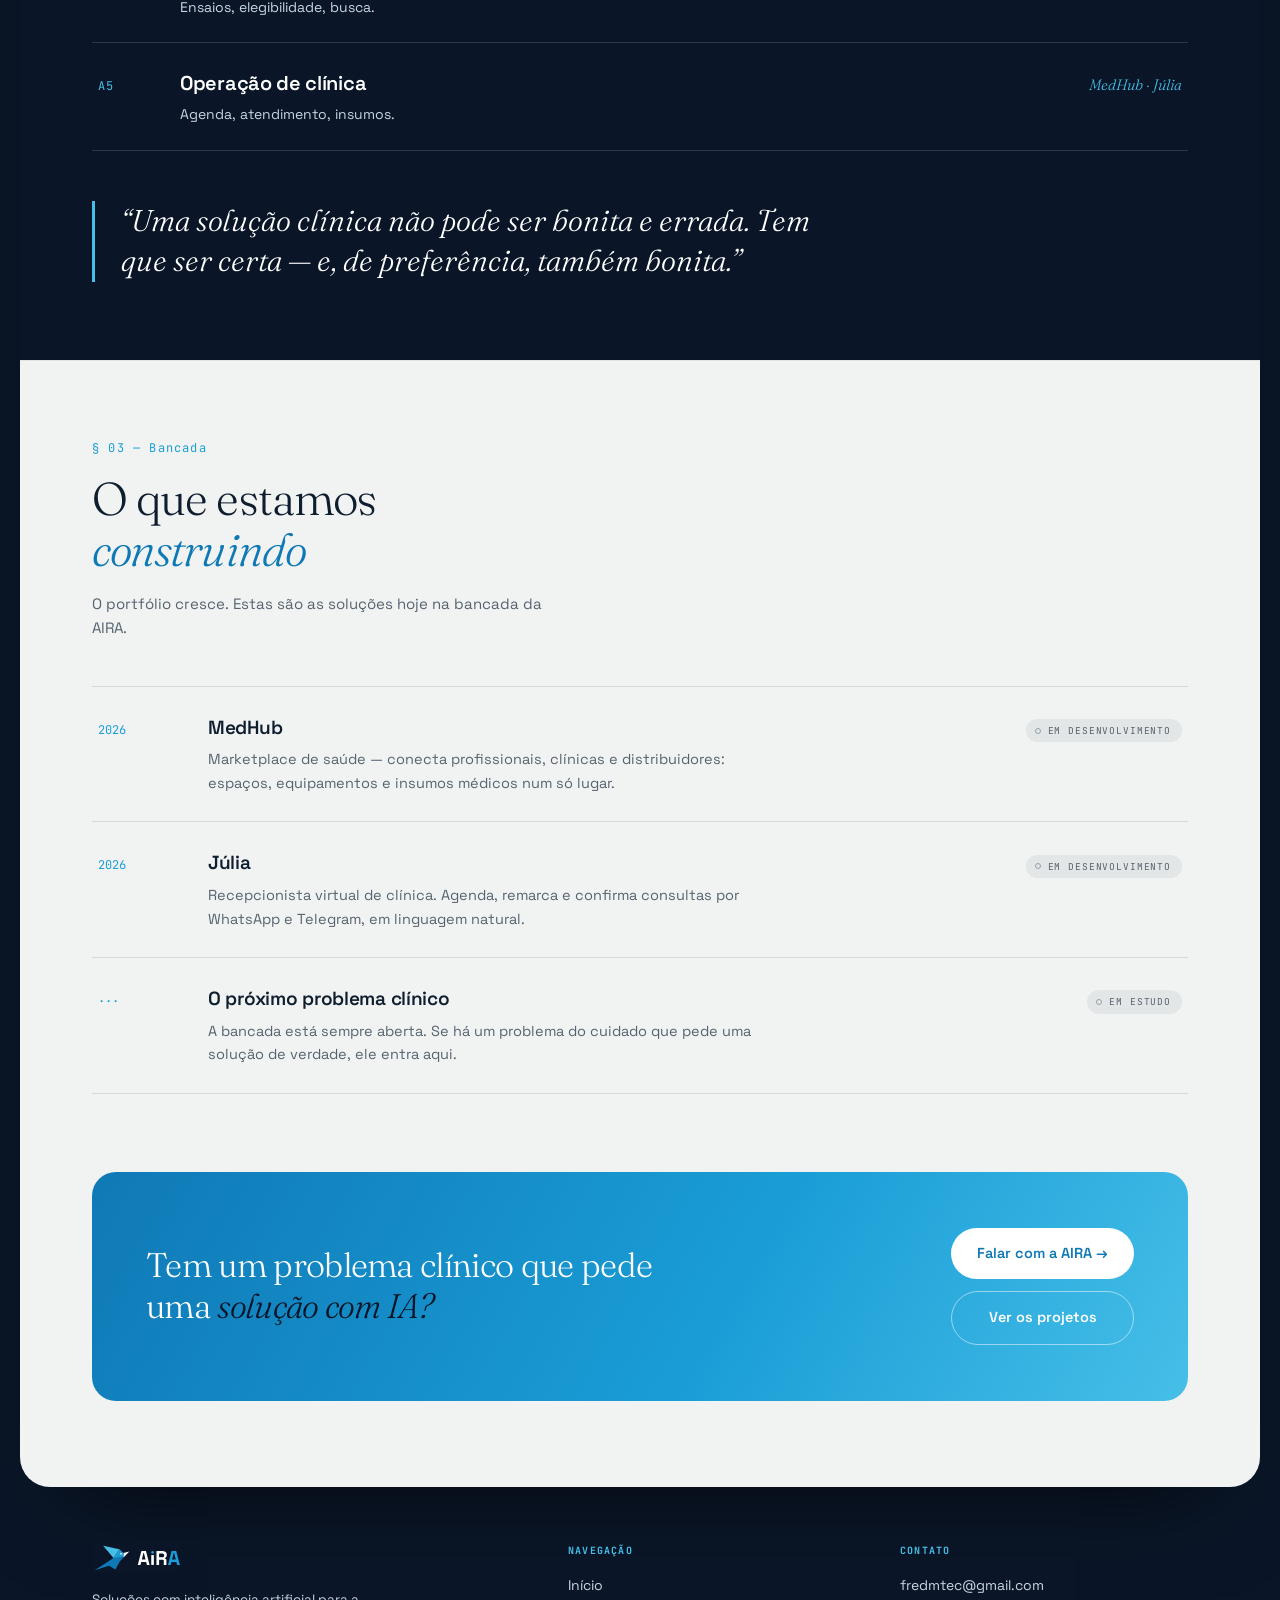
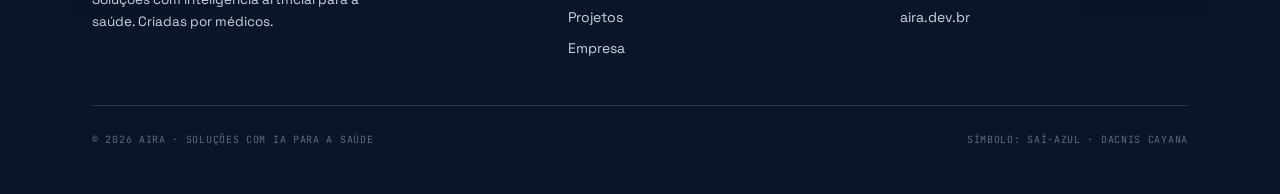
==== commit e3e3d923: "Reposicionar para solucoes com IA + vinheta de abertura Co-Authored-By: Claude Opus 4.7 (1M context)" ====
--- a/index.html
+++ b/index.html
@@ -3,16 +3,90 @@
 <head>
 <meta charset="UTF-8">
 <meta name="viewport" content="width=device-width, initial-scale=1.0">
-<title>AIRA — Software clínico, feito por médicos</title>
-<meta name="description" content="A AIRA é um estúdio de software clínico. Construímos ferramentas para a saúde — oncologia, cirurgia, urologia, pesquisa clínica — com rigor de engenharia.">
+<title>AIRA — Soluções com IA para a saúde</title>
+<meta name="description" content="A AIRA cria soluções com inteligência artificial para a saúde — oncologia, cirurgia, urologia, pesquisa clínica. Criadas por médicos, em produção.">
 <link rel="icon" type="image/svg+xml" href="assets/aira-favicon.svg">
 <link rel="apple-touch-icon" href="assets/aira-apple-touch-180.png">
 <link rel="preconnect" href="https://fonts.googleapis.com">
 <link rel="preconnect" href="https://fonts.gstatic.com" crossorigin>
 <link href="https://fonts.googleapis.com/css2?family=Space+Grotesk:wght@400;500;600;700&family=JetBrains+Mono:wght@400;500&family=Fraunces:ital,opsz,wght@0,9..144,300;0,9..144,400;0,9..144,500;1,9..144,300&display=swap" rel="stylesheet">
 <link rel="stylesheet" href="styles.css">
+<style>
+/* ===== vinheta de abertura ===== */
+html.intro-lock, html.intro-lock body { overflow: hidden; }
+#aira-intro{
+  position:fixed; inset:0; z-index:9999; background:#0A1628;
+  display:flex; align-items:center; justify-content:center;
+  animation:ai-dismiss 3.6s forwards;
+}
+#aira-intro.ai-skip{ opacity:0 !important; transition:opacity .4s; pointer-events:none; }
+@keyframes ai-dismiss{
+  0%,83%{ opacity:1; visibility:visible; }
+  100%{ opacity:0; visibility:hidden; }
+}
+.ai-stage{ position:relative; display:flex; flex-direction:column;
+  align-items:center; gap:5vmin; }
+.ai-glow{ position:absolute; top:34%; left:50%; width:60vmin; height:60vmin;
+  transform:translate(-50%,-50%);
+  background:radial-gradient(circle at 50% 45%,
+    rgba(70,191,232,.30),rgba(70,191,232,.05) 62%,transparent 72%);
+  animation:ai-glow 3s ease-in-out both; }
+.ai-bird{ width:min(330px,44vmin); overflow:visible; }
+.ai-word{ width:min(240px,33vmin); opacity:0;
+  animation:ai-inWord 3s cubic-bezier(.2,.8,.3,1) both; }
+.ai-pc{ transform-box:fill-box; opacity:0; }
+.ai-g{ transform-box:fill-box; transform-origin:50% 62%;
+  animation:ai-birdMove 3s cubic-bezier(.34,.8,.3,1) both; }
+.ai-wingwrap{ transform-box:fill-box; transform-origin:82% 90%;
+  animation:ai-flap 3s cubic-bezier(.5,0,.4,1) both; }
+.ai-body{ animation:ai-inBody 3s cubic-bezier(.16,.84,.42,1) both; }
+.ai-wing{ transform-box:fill-box; transform-origin:62% 72%;
+  animation:ai-inWing 3s cubic-bezier(.16,.84,.42,1) both; }
+.ai-head{ animation:ai-inHead 3s cubic-bezier(.16,.84,.42,1) both; }
+.ai-beak{ animation:ai-inBeak 3s cubic-bezier(.2,.7,.3,1.3) both; }
+.ai-eye{ transform-origin:50% 50%; animation:ai-inEye 3s cubic-bezier(.3,1.3,.5,1) both; }
+@keyframes ai-inBody{0%,4%{opacity:0;transform:translateY(95px)}21%,100%{opacity:1;transform:translateY(0)}}
+@keyframes ai-inWing{0%,9%{opacity:0;transform:translate(-58px,-46px) rotate(-26deg)}27%,100%{opacity:1;transform:translate(0,0) rotate(0)}}
+@keyframes ai-inHead{0%,17%{opacity:0;transform:translateX(66px)}33%,100%{opacity:1;transform:translateX(0)}}
+@keyframes ai-inBeak{0%,26%{opacity:0;transform:translate(52px,-18px)}38%,100%{opacity:1;transform:translate(0,0)}}
+@keyframes ai-inEye{0%,33%{opacity:0;transform:scale(0)}41%{opacity:1;transform:scale(1.3)}45%,100%{opacity:1;transform:scale(1)}}
+@keyframes ai-birdMove{0%,43%{transform:translateY(0) rotate(0) scale(1)}47%{transform:translateY(4px) scale(1.04,.96)}51%{transform:translateY(0) scale(1)}60%{transform:translateY(0) rotate(0)}75%,100%{transform:translateY(-22px) rotate(-6deg)}}
+@keyframes ai-flap{0%,49%{transform:rotate(0)}54%{transform:rotate(-30deg)}60%{transform:rotate(16deg)}65%{transform:rotate(-9deg)}70%,100%{transform:rotate(0)}}
+@keyframes ai-inWord{0%,61%{opacity:0;transform:translateY(22px)}74%,100%{opacity:1;transform:translateY(0)}}
+@keyframes ai-glow{0%,34%{opacity:.18;transform:translate(-50%,-50%) scale(.72)}56%{opacity:.5;transform:translate(-50%,-50%) scale(1)}74%,100%{opacity:.7;transform:translate(-50%,-50%) scale(1.12)}}
+@media (prefers-reduced-motion: reduce){
+  #aira-intro{animation:ai-dismiss .8s forwards}
+  .ai-pc,.ai-word{opacity:1 !important;animation:none !important}
+  .ai-g,.ai-wingwrap{animation:none !important}
+}
+</style>
 </head>
 <body>
+
+<!-- ===================== VINHETA DE ABERTURA ===================== -->
+<div id="aira-intro" aria-hidden="true">
+  <div class="ai-stage">
+    <span class="ai-glow"></span>
+    <svg class="ai-bird" viewBox="12 12 200 148">
+      <g class="ai-g">
+        <polygon class="ai-pc ai-body" points="120,86 22,150 96,126 130,146 152,104 172,84" fill="#0F79B6"/>
+        <g class="ai-wingwrap"><polygon class="ai-pc ai-wing" points="150,40 66,22 120,86" fill="#46BFE8"/></g>
+        <polygon class="ai-pc ai-head" points="172,60 150,40 120,86 172,84" fill="#1A9DD6"/>
+        <polygon class="ai-pc ai-beak" points="202,52 172,60 172,84" fill="#FFFFFF"/>
+        <circle class="ai-pc ai-eye" cx="159" cy="64" r="4.4" fill="#FFFFFF"/>
+      </g>
+    </svg>
+    <svg class="ai-word" viewBox="18 0 2128 700">
+      <g transform="translate(0 700) scale(1 -1)">
+        <path d="M18 0 202 700H432L616 0H480L442 154H192L154 0ZM223 276H411L326 617H308Z" fill="#FFFFFF"/>
+        <path d="M700 0H832 V498 H700 Z" fill="#FFFFFF"/>
+        <path d="M964 0V700H1268Q1334 700 1383.0 677.0Q1432 654 1459.0 612.0Q1486 570 1486 513V501Q1486 438 1456.0 399.0Q1426 360 1382 342V324Q1422 322 1444.0 296.5Q1466 271 1466 229V0H1334V210Q1334 234 1321.5 249.0Q1309 264 1280 264H1096V0ZM1096 384H1254Q1301 384 1327.5 409.5Q1354 435 1354 477V487Q1354 529 1328.0 554.5Q1302 580 1254 580H1096Z" fill="#FFFFFF"/>
+        <path d="M1548 0 1732 700H1962L2146 0H2010L1972 154H1722L1684 0ZM1753 276H1941L1856 617H1838Z" fill="#46BFE8"/>
+        <circle cx="766" cy="634" r="66" fill="#46BFE8"/>
+      </g>
+    </svg>
+  </div>
+</div>
 
 <div class="sheet">
 
@@ -33,13 +107,14 @@
   <!-- ===================== HERO ===================== -->
   <header class="hero">
     <div>
-      <span class="kicker">AIRA · Estúdio de software clínico</span>
-      <h1>Saúde, com rigor<br>de <em>engenharia</em>.</h1>
-      <p class="lead">A AIRA constrói ferramentas de software para a saúde.
-        Somos médicos que programam — e cada projeto vai para <b>produção</b>,
-        para a mão de quem cuida. <span class="serif-it">Nada de slide.</span></p>
+      <span class="kicker">AIRA · Soluções com IA para a saúde</span>
+      <h1>Saúde, com inteligência<br><em>artificial</em>.</h1>
+      <p class="lead">A AIRA cria soluções com inteligência artificial para a
+        saúde. Somos médicos que constroem — e cada solução vai para
+        <b>produção</b>, para o cuidado real.
+        <span class="serif-it">Nada de slide.</span></p>
       <div class="figs">
-        <div class="fig-i"><span class="fv">08</span><span class="fl">Ferramentas</span></div>
+        <div class="fig-i"><span class="fv">08</span><span class="fl">Soluções</span></div>
         <div class="fig-i"><span class="fv">05</span><span class="fl">Em produção</span></div>
         <div class="fig-i"><span class="fv">421<u>k</u></span><span class="fl">Ensaios indexados</span></div>
         <div class="fig-i"><span class="fv">05</span><span class="fl">Áreas clínicas</span></div>
@@ -51,13 +126,13 @@
     </div>
   </header>
 
-  <!-- ===================== § 01 — INSTRUMENTAL ===================== -->
+  <!-- ===================== § 01 — SOLUÇÕES ===================== -->
   <section class="section">
     <div class="wrap">
       <div class="shead">
-        <span class="ref">§ 01 — Instrumental</span>
-        <h2>Ferramentas reais,<br>em <em>uso clínico</em></h2>
-        <p class="desc">Cada projeto da AIRA resolve um problema concreto do
+        <span class="ref">§ 01 — Soluções</span>
+        <h2>IA que já está<br>em <em>uso clínico</em></h2>
+        <p class="desc">Cada solução da AIRA resolve um problema concreto do
           cuidado. Não são demos — estão em produção.</p>
       </div>
 
@@ -88,7 +163,7 @@
           <div>
             <div class="proj-head"><h3>Hybrid Search</h3>
               <span class="status prod"><span class="dot"></span>Em produção</span></div>
-            <p>Busca híbrida — semântica e textual — sobre 421.673 ensaios
+            <p>Busca com IA — semântica e textual — sobre 421.673 ensaios
               clínicos do ClinicalTrials.gov. Achar o ensaio certo deixa de
               ser garimpo.</p>
             <div class="proj-tags"><b>Pesquisa clínica</b> · pgvector · RRF · Supabase</div>
@@ -99,8 +174,8 @@
           <div>
             <div class="proj-head"><h3>Copiloto de Consulta</h3>
               <span class="status prod"><span class="dot"></span>Em produção</span></div>
-            <p>Sugestões clínicas em tempo real durante o atendimento,
-              ancoradas nas diretrizes NCCN. O raciocínio do especialista,
+            <p>IA de apoio à decisão em tempo real durante o atendimento,
+              ancorada nas diretrizes NCCN. O raciocínio do especialista,
               ao alcance da beira do leito.</p>
             <div class="proj-tags"><b>Apoio à decisão</b> · SSE · RAG · NCCN</div>
           </div>
@@ -122,15 +197,16 @@
           <div>
             <div class="proj-head"><h3>Trials Match</h3>
               <span class="status pilot"><span class="dot"></span>Em piloto</span></div>
-            <p>Triagem de elegibilidade paciente ↔ ensaio clínico. A partir do
-              caso, ranqueia a compatibilidade com os ensaios abertos.</p>
+            <p>IA que faz a triagem de elegibilidade paciente ↔ ensaio clínico.
+              A partir do caso, ranqueia a compatibilidade com os ensaios
+              abertos.</p>
             <div class="proj-tags"><b>Pesquisa clínica</b> · Next.js · LLM · Zod</div>
           </div>
         </a>
       </div>
 
       <p style="margin-top:28px;font-family:var(--mono);font-size:12px;letter-spacing:.06em">
-        <a href="projetos.html" style="color:var(--blue-deep)">→ Ver as 8 ferramentas em detalhe</a>
+        <a href="projetos.html" style="color:var(--blue-deep)">→ Ver as 8 soluções em detalhe</a>
       </p>
     </div>
   </section>
@@ -142,8 +218,8 @@
         <span class="ref">§ 02 — Foco</span>
         <h2>Tudo nasce dentro<br>do <em>cuidado</em></h2>
         <p class="desc">A AIRA não é uma empresa de tecnologia que entrou na
-          saúde. É o contrário — a saúde é o ponto de partida, e a engenharia,
-          o método.</p>
+          saúde. É o contrário — a saúde é o ponto de partida, e a IA,
+          o meio.</p>
       </div>
 
       <div class="domains">
@@ -169,8 +245,8 @@
           <span class="dx">MedHub · Júlia</span></div>
       </div>
 
-      <p class="pull">“Software clínico não pode ser bonito e errado.
-        Tem que ser certo — e, de preferência, também bonito.”</p>
+      <p class="pull">“Uma solução clínica não pode ser bonita e errada.
+        Tem que ser certa — e, de preferência, também bonita.”</p>
     </div>
   </section>
 
@@ -180,7 +256,7 @@
       <div class="shead">
         <span class="ref">§ 03 — Bancada</span>
         <h2>O que estamos<br><em>construindo</em></h2>
-        <p class="desc">O instrumental cresce. Estes são os projetos hoje
+        <p class="desc">O portfólio cresce. Estas são as soluções hoje
           na bancada da AIRA.</p>
       </div>
 
@@ -204,7 +280,7 @@
           <span class="yr">···</span>
           <div class="bd"><h4>O próximo problema clínico</h4>
             <p>A bancada está sempre aberta. Se há um problema do cuidado que
-              pede uma ferramenta de verdade, ele entra aqui.</p></div>
+              pede uma solução de verdade, ele entra aqui.</p></div>
           <span class="status dev"><span class="dot"></span>Em estudo</span>
         </div>
       </div>
@@ -214,7 +290,7 @@
   <!-- ===================== CTA ===================== -->
   <div class="cta">
     <h3>Tem um problema clínico que pede uma
-      <em>ferramenta de verdade?</em></h3>
+      <em>solução com IA?</em></h3>
     <div class="cta-act">
       <a class="btn btn-solid" href="mailto:fredmtec@gmail.com">Falar com a AIRA →</a>
       <a class="btn btn-ghost" href="projetos.html">Ver os projetos</a>
@@ -228,8 +304,8 @@
   <div class="footer-top">
     <div class="footer-brand">
       <img src="assets/aira-lockup-horizontal-dark.svg" alt="AIRA">
-      <p>Estúdio de software clínico. Ferramentas para a saúde,
-        construídas com rigor de engenharia.</p>
+      <p>Soluções com inteligência artificial para a saúde.
+        Criadas por médicos.</p>
     </div>
     <div class="footer-col">
       <h5>Navegação</h5>
@@ -244,10 +320,33 @@
     </div>
   </div>
   <div class="footer-base">
-    <span>© 2026 AIRA · Software clínico</span>
+    <span>© 2026 AIRA · Soluções com IA para a saúde</span>
     <span>Símbolo: saí-azul · Dacnis cayana</span>
   </div>
 </footer>
 
+<script>
+(function () {
+  var i = document.getElementById('aira-intro');
+  if (!i) return;
+  var seen;
+  try { seen = sessionStorage.getItem('airaIntro'); } catch (e) {}
+  if (seen) { if (i.parentNode) i.parentNode.removeChild(i); return; }
+  try { sessionStorage.setItem('airaIntro', '1'); } catch (e) {}
+  document.documentElement.classList.add('intro-lock');
+  function done() {
+    document.documentElement.classList.remove('intro-lock');
+    if (i.parentNode) i.parentNode.removeChild(i);
+  }
+  i.addEventListener('click', function () {
+    i.classList.add('ai-skip');
+    setTimeout(done, 450);
+  });
+  var rm = window.matchMedia &&
+    window.matchMedia('(prefers-reduced-motion: reduce)').matches;
+  setTimeout(done, rm ? 950 : 3750);
+})();
+</script>
+
 </body>
 </html>
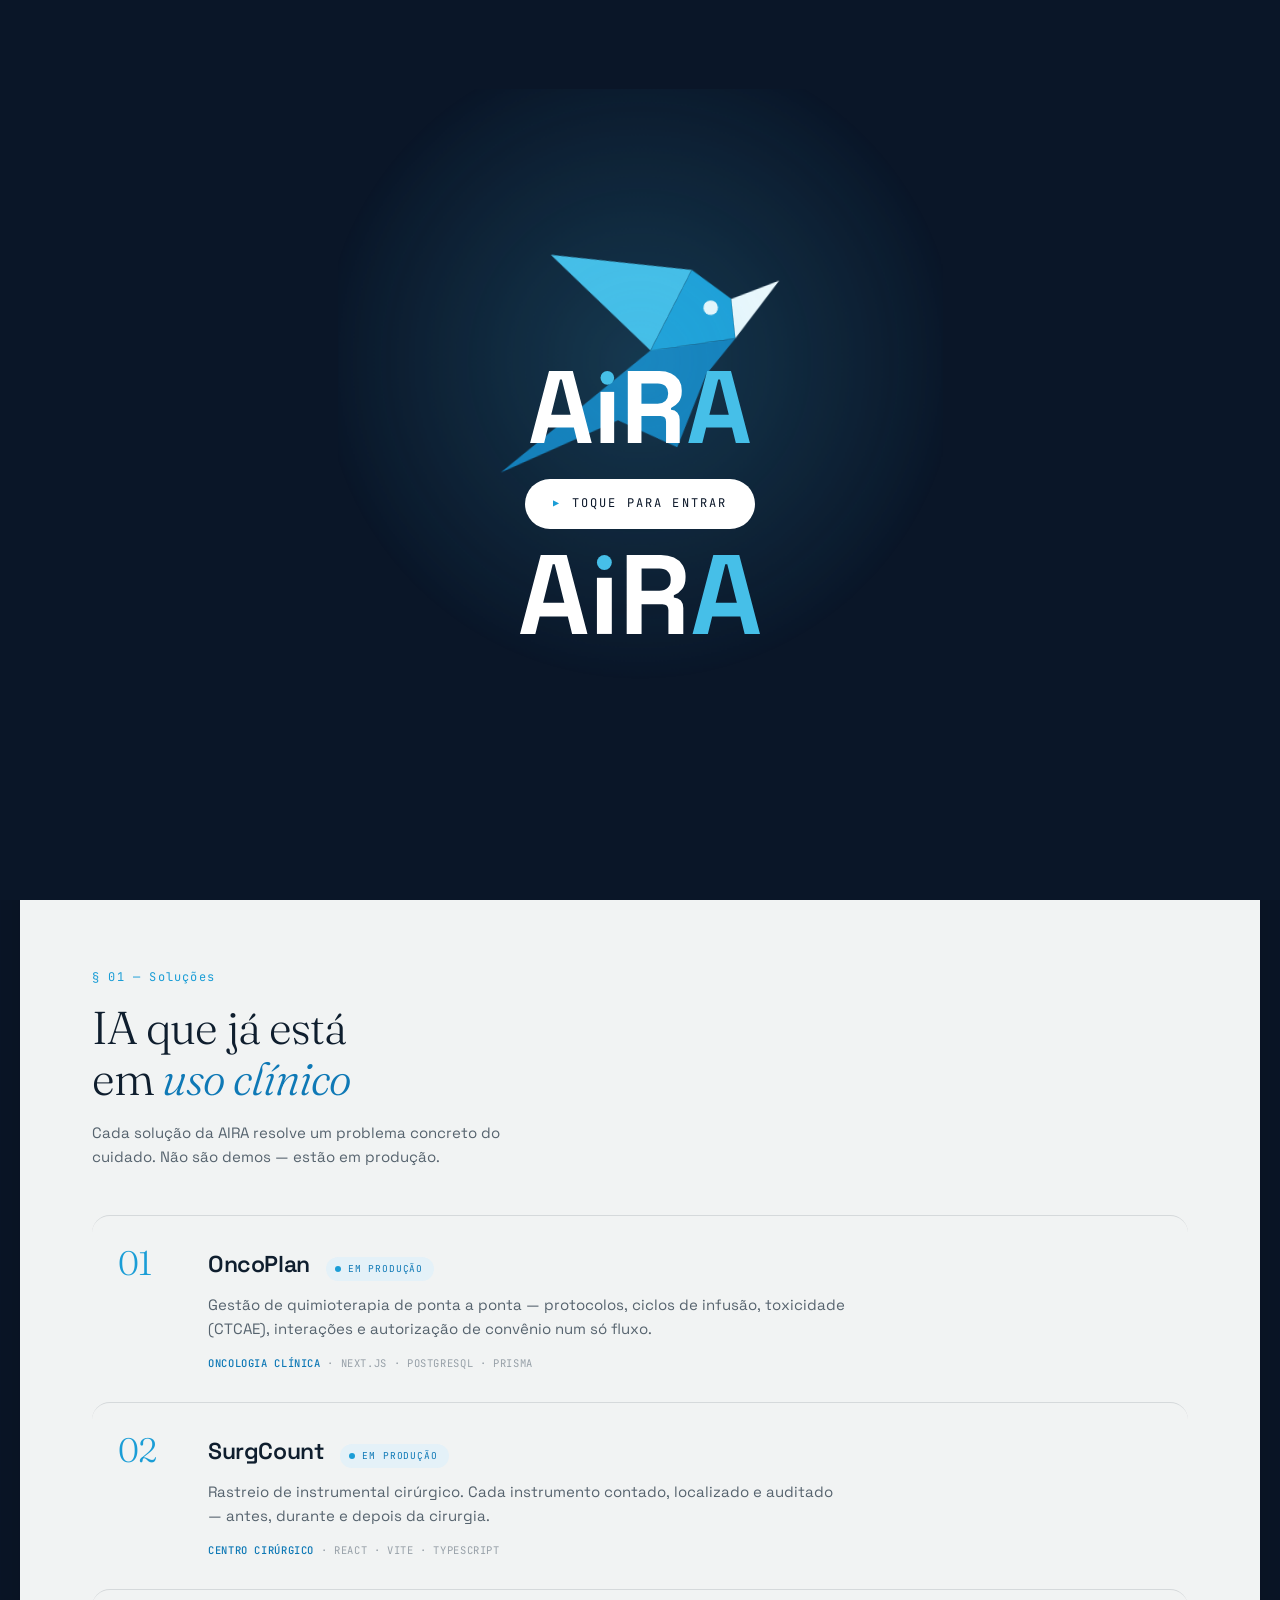
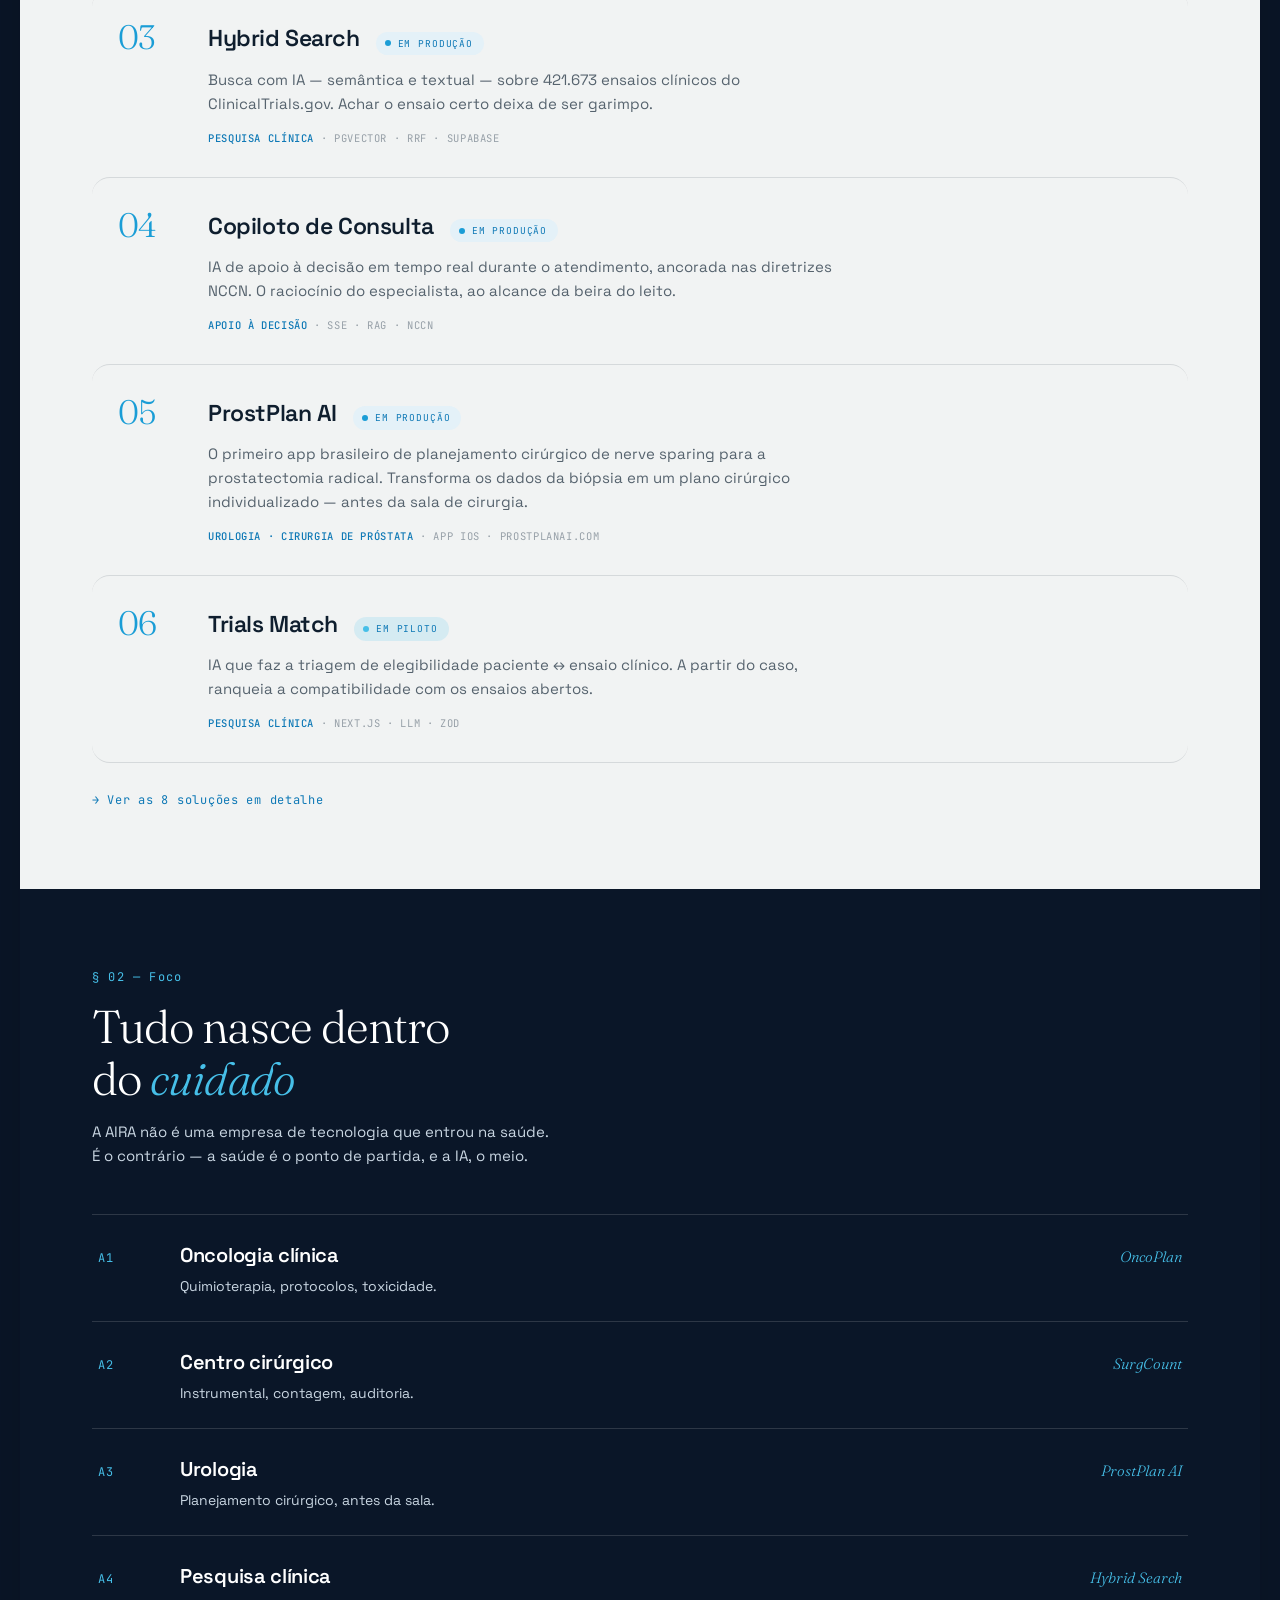
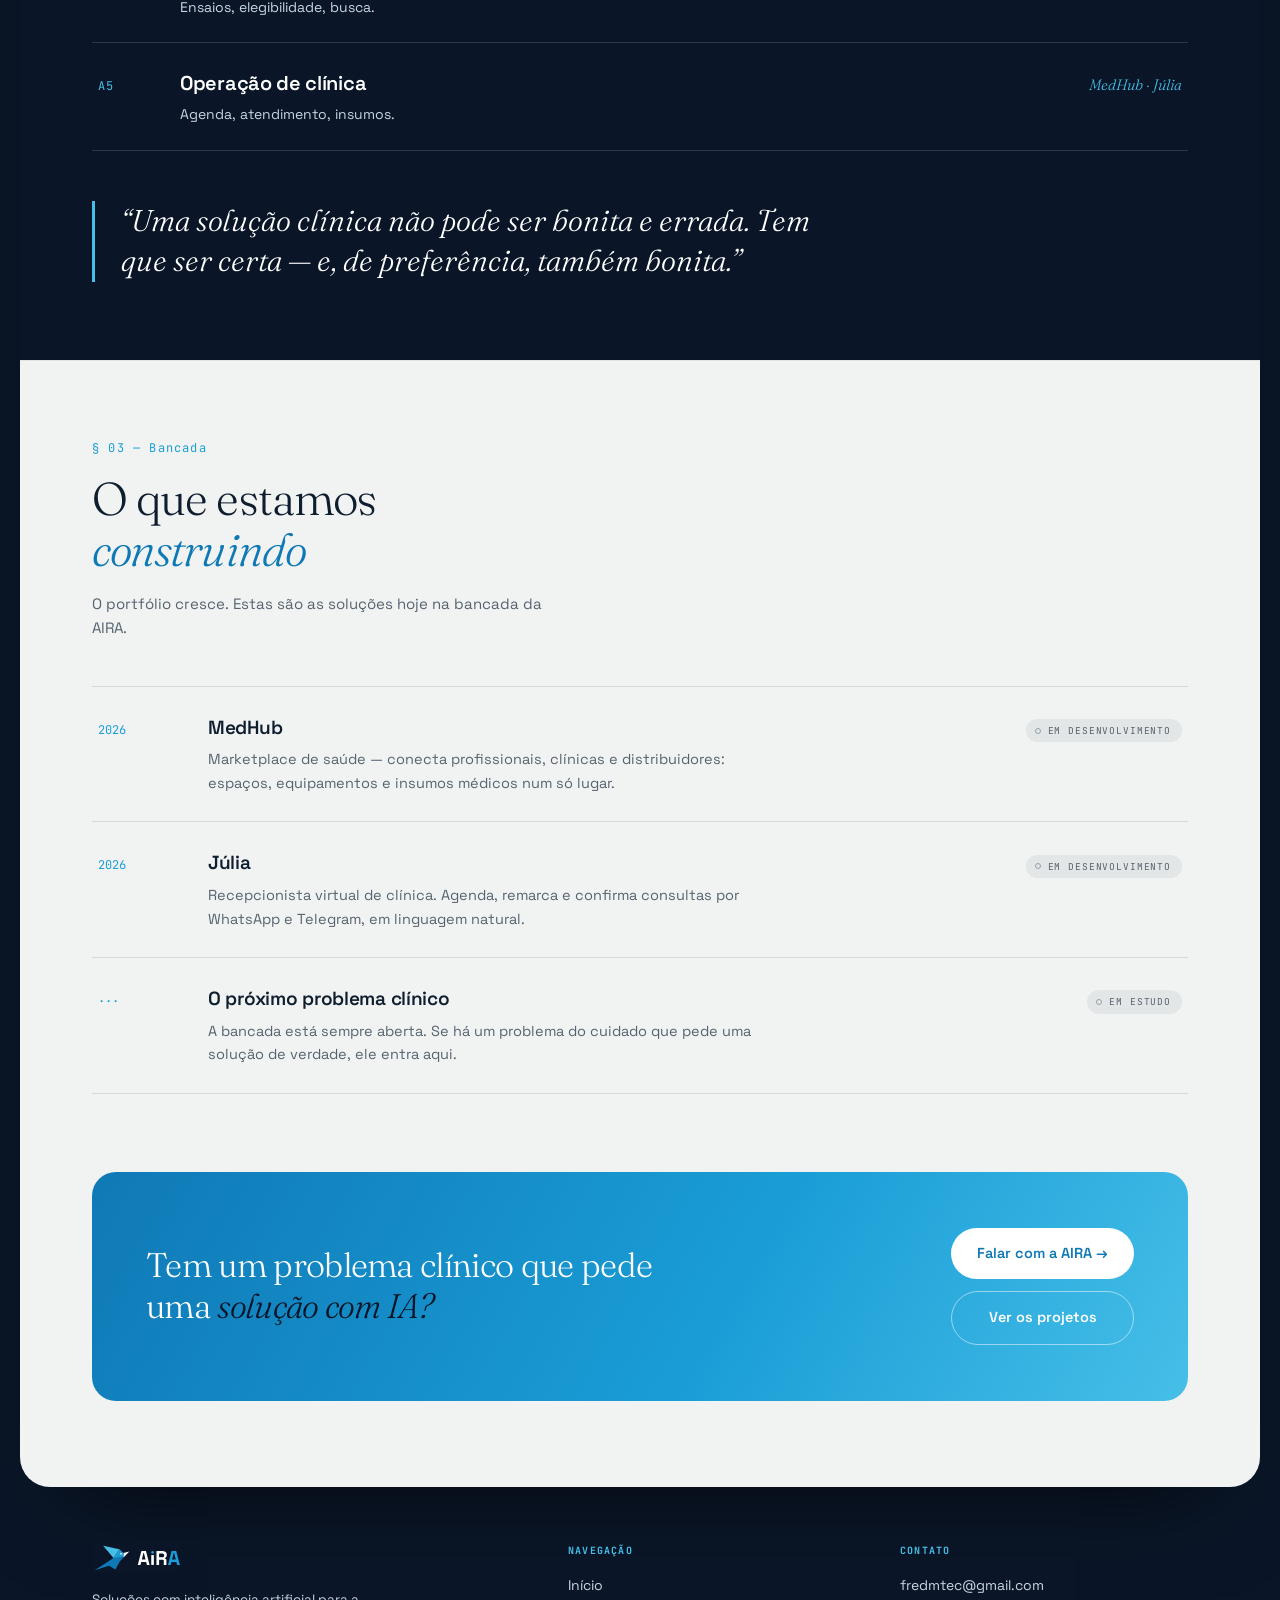
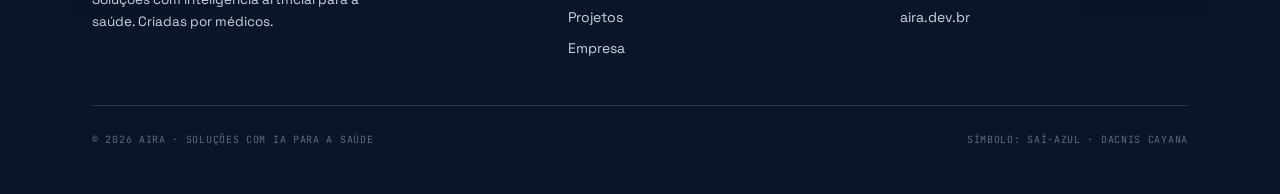
==== commit d198b3cd: "Abertura toque-para-entrar com audio sincronizado Co-Authored-By: Claude Opus 4.7 (1M context) <nore" ====
--- a/index.html
+++ b/index.html
@@ -12,39 +12,63 @@
 <link href="https://fonts.googleapis.com/css2?family=Space+Grotesk:wght@400;500;600;700&family=JetBrains+Mono:wght@400;500&family=Fraunces:ital,opsz,wght@0,9..144,300;0,9..144,400;0,9..144,500;1,9..144,300&display=swap" rel="stylesheet">
 <link rel="stylesheet" href="styles.css">
 <style>
-/* ===== vinheta de abertura ===== */
+/* ===== vinheta de abertura — "toque para entrar" ===== */
 html.intro-lock, html.intro-lock body { overflow: hidden; }
 #aira-intro{
   position:fixed; inset:0; z-index:9999; background:#0A1628;
   display:flex; align-items:center; justify-content:center;
-  animation:ai-dismiss 3.6s forwards;
 }
-#aira-intro.ai-skip{ opacity:0 !important; transition:opacity .4s; pointer-events:none; }
-@keyframes ai-dismiss{
-  0%,83%{ opacity:1; visibility:visible; }
-  100%{ opacity:0; visibility:hidden; }
+#aira-intro.ai-out{ opacity:0; transition:opacity .55s ease; pointer-events:none; }
+
+/* tela de entrada */
+.ai-enter{
+  position:absolute; inset:0; z-index:2;
+  display:flex; flex-direction:column; align-items:center; justify-content:center;
+  gap:36px; cursor:pointer; transition:opacity .45s ease;
 }
+#aira-intro.playing .ai-enter{ opacity:0; pointer-events:none; }
+.ai-enter-word{ width:min(220px,46vmin); }
+.ai-enter-btn{
+  display:flex; align-items:center; gap:11px;
+  font-family:'JetBrains Mono',monospace; font-size:12px; letter-spacing:.18em;
+  text-transform:uppercase; color:#0A1628; background:#fff;
+  padding:15px 28px; border-radius:999px;
+  animation:ai-pulse 2.4s ease-in-out infinite;
+}
+.ai-enter-btn .tri{ font-size:10px; color:#1A9DD6; }
+@keyframes ai-pulse{ 0%,100%{transform:scale(1);opacity:.9} 50%{transform:scale(1.05);opacity:1} }
+
+/* vinheta */
 .ai-stage{ position:relative; display:flex; flex-direction:column;
   align-items:center; gap:5vmin; }
 .ai-glow{ position:absolute; top:34%; left:50%; width:60vmin; height:60vmin;
   transform:translate(-50%,-50%);
   background:radial-gradient(circle at 50% 45%,
     rgba(70,191,232,.30),rgba(70,191,232,.05) 62%,transparent 72%);
-  animation:ai-glow 3s ease-in-out both; }
+  animation:ai-glow 5s ease-in-out both; animation-play-state:paused; }
 .ai-bird{ width:min(330px,44vmin); overflow:visible; }
 .ai-word{ width:min(240px,33vmin); opacity:0;
-  animation:ai-inWord 3s cubic-bezier(.2,.8,.3,1) both; }
+  animation:ai-inWord 5s cubic-bezier(.2,.8,.3,1) both; animation-play-state:paused; }
 .ai-pc{ transform-box:fill-box; opacity:0; }
 .ai-g{ transform-box:fill-box; transform-origin:50% 62%;
-  animation:ai-birdMove 3s cubic-bezier(.34,.8,.3,1) both; }
+  animation:ai-birdMove 5s cubic-bezier(.34,.8,.3,1) both; animation-play-state:paused; }
 .ai-wingwrap{ transform-box:fill-box; transform-origin:82% 90%;
-  animation:ai-flap 3s cubic-bezier(.5,0,.4,1) both; }
-.ai-body{ animation:ai-inBody 3s cubic-bezier(.16,.84,.42,1) both; }
+  animation:ai-flap 5s cubic-bezier(.5,0,.4,1) both; animation-play-state:paused; }
+.ai-body{ animation:ai-inBody 5s cubic-bezier(.16,.84,.42,1) both; animation-play-state:paused; }
 .ai-wing{ transform-box:fill-box; transform-origin:62% 72%;
-  animation:ai-inWing 3s cubic-bezier(.16,.84,.42,1) both; }
-.ai-head{ animation:ai-inHead 3s cubic-bezier(.16,.84,.42,1) both; }
-.ai-beak{ animation:ai-inBeak 3s cubic-bezier(.2,.7,.3,1.3) both; }
-.ai-eye{ transform-origin:50% 50%; animation:ai-inEye 3s cubic-bezier(.3,1.3,.5,1) both; }
+  animation:ai-inWing 5s cubic-bezier(.16,.84,.42,1) both; animation-play-state:paused; }
+.ai-head{ animation:ai-inHead 5s cubic-bezier(.16,.84,.42,1) both; animation-play-state:paused; }
+.ai-beak{ animation:ai-inBeak 5s cubic-bezier(.2,.7,.3,1.3) both; animation-play-state:paused; }
+.ai-eye{ transform-origin:50% 50%; animation:ai-inEye 5s cubic-bezier(.3,1.3,.5,1) both; animation-play-state:paused; }
+#aira-intro.playing .ai-glow,
+#aira-intro.playing .ai-word,
+#aira-intro.playing .ai-g,
+#aira-intro.playing .ai-wingwrap,
+#aira-intro.playing .ai-body,
+#aira-intro.playing .ai-wing,
+#aira-intro.playing .ai-head,
+#aira-intro.playing .ai-beak,
+#aira-intro.playing .ai-eye{ animation-play-state:running; }
 @keyframes ai-inBody{0%,4%{opacity:0;transform:translateY(95px)}21%,100%{opacity:1;transform:translateY(0)}}
 @keyframes ai-inWing{0%,9%{opacity:0;transform:translate(-58px,-46px) rotate(-26deg)}27%,100%{opacity:1;transform:translate(0,0) rotate(0)}}
 @keyframes ai-inHead{0%,17%{opacity:0;transform:translateX(66px)}33%,100%{opacity:1;transform:translateX(0)}}
@@ -54,20 +78,29 @@
 @keyframes ai-flap{0%,49%{transform:rotate(0)}54%{transform:rotate(-30deg)}60%{transform:rotate(16deg)}65%{transform:rotate(-9deg)}70%,100%{transform:rotate(0)}}
 @keyframes ai-inWord{0%,61%{opacity:0;transform:translateY(22px)}74%,100%{opacity:1;transform:translateY(0)}}
 @keyframes ai-glow{0%,34%{opacity:.18;transform:translate(-50%,-50%) scale(.72)}56%{opacity:.5;transform:translate(-50%,-50%) scale(1)}74%,100%{opacity:.7;transform:translate(-50%,-50%) scale(1.12)}}
-@media (prefers-reduced-motion: reduce){
-  #aira-intro{animation:ai-dismiss .8s forwards}
-  .ai-pc,.ai-word{opacity:1 !important;animation:none !important}
-  .ai-g,.ai-wingwrap{animation:none !important}
-}
 </style>
 </head>
 <body>
 
 <!-- ===================== VINHETA DE ABERTURA ===================== -->
-<div id="aira-intro" aria-hidden="true">
+<div id="aira-intro" role="button" aria-label="Toque para entrar no site">
+  <!-- tela: toque para entrar -->
+  <div class="ai-enter">
+    <svg class="ai-enter-word" viewBox="18 0 2128 700" aria-hidden="true">
+      <g transform="translate(0 700) scale(1 -1)">
+        <path d="M18 0 202 700H432L616 0H480L442 154H192L154 0ZM223 276H411L326 617H308Z" fill="#FFFFFF"/>
+        <path d="M700 0H832 V498 H700 Z" fill="#FFFFFF"/>
+        <path d="M964 0V700H1268Q1334 700 1383.0 677.0Q1432 654 1459.0 612.0Q1486 570 1486 513V501Q1486 438 1456.0 399.0Q1426 360 1382 342V324Q1422 322 1444.0 296.5Q1466 271 1466 229V0H1334V210Q1334 234 1321.5 249.0Q1309 264 1280 264H1096V0ZM1096 384H1254Q1301 384 1327.5 409.5Q1354 435 1354 477V487Q1354 529 1328.0 554.5Q1302 580 1254 580H1096Z" fill="#FFFFFF"/>
+        <path d="M1548 0 1732 700H1962L2146 0H2010L1972 154H1722L1684 0ZM1753 276H1941L1856 617H1838Z" fill="#46BFE8"/>
+        <circle cx="766" cy="634" r="66" fill="#46BFE8"/>
+      </g>
+    </svg>
+    <div class="ai-enter-btn"><span class="tri">▶</span> toque para entrar</div>
+  </div>
+  <!-- a vinheta (roda após o toque, com som) -->
   <div class="ai-stage">
     <span class="ai-glow"></span>
-    <svg class="ai-bird" viewBox="12 12 200 148">
+    <svg class="ai-bird" viewBox="12 12 200 148" aria-hidden="true">
       <g class="ai-g">
         <polygon class="ai-pc ai-body" points="120,86 22,150 96,126 130,146 152,104 172,84" fill="#0F79B6"/>
         <g class="ai-wingwrap"><polygon class="ai-pc ai-wing" points="150,40 66,22 120,86" fill="#46BFE8"/></g>
@@ -76,7 +109,7 @@
         <circle class="ai-pc ai-eye" cx="159" cy="64" r="4.4" fill="#FFFFFF"/>
       </g>
     </svg>
-    <svg class="ai-word" viewBox="18 0 2128 700">
+    <svg class="ai-word" viewBox="18 0 2128 700" aria-hidden="true">
       <g transform="translate(0 700) scale(1 -1)">
         <path d="M18 0 202 700H432L616 0H480L442 154H192L154 0ZM223 276H411L326 617H308Z" fill="#FFFFFF"/>
         <path d="M700 0H832 V498 H700 Z" fill="#FFFFFF"/>
@@ -327,24 +360,63 @@
 
 <script>
 (function () {
-  var i = document.getElementById('aira-intro');
-  if (!i) return;
-  var seen;
-  try { seen = sessionStorage.getItem('airaIntro'); } catch (e) {}
-  if (seen) { if (i.parentNode) i.parentNode.removeChild(i); return; }
-  try { sessionStorage.setItem('airaIntro', '1'); } catch (e) {}
+  var intro = document.getElementById('aira-intro');
+  if (!intro) return;
   document.documentElement.classList.add('intro-lock');
-  function done() {
+
+  /* pré-carrega e decodifica o áudio (não precisa de gesto p/ decodificar) */
+  var AC = window.AudioContext || window.webkitAudioContext;
+  var ctx = null, buffer = null;
+  if (AC) {
+    try {
+      ctx = new AC();
+      fetch('aira-intro.mp3')
+        .then(function (r) { return r.arrayBuffer(); })
+        .then(function (ab) { return ctx.decodeAudioData(ab); })
+        .then(function (buf) { buffer = buf; })
+        .catch(function () {});
+    } catch (e) { ctx = null; }
+  }
+
+  var started = false;
+  function enter() {
+    if (started) return;
+    started = true;
+    /* áudio — dentro do gesto do toque */
+    if (ctx) {
+      try { if (ctx.state === 'suspended') ctx.resume(); } catch (e) {}
+      try {
+        var u = ctx.createBufferSource();
+        u.buffer = ctx.createBuffer(1, 1, 22050);
+        u.connect(ctx.destination); u.start(0);
+      } catch (e) {}
+      var play = function () {
+        try {
+          var s = ctx.createBufferSource();
+          s.buffer = buffer; s.connect(ctx.destination); s.start(0);
+        } catch (e) {}
+      };
+      if (buffer) play();
+      else {
+        var tries = 0;
+        var iv = setInterval(function () {
+          if (buffer) { clearInterval(iv); play(); }
+          else if (++tries > 25) clearInterval(iv);
+        }, 80);
+      }
+    }
+    /* visual — começa junto com o som */
+    intro.classList.add('playing');
+    setTimeout(dismiss, 5300);
+  }
+  function dismiss() {
+    intro.classList.add('ai-out');
     document.documentElement.classList.remove('intro-lock');
-    if (i.parentNode) i.parentNode.removeChild(i);
+    setTimeout(function () {
+      if (intro.parentNode) intro.parentNode.removeChild(intro);
+    }, 600);
   }
-  i.addEventListener('click', function () {
-    i.classList.add('ai-skip');
-    setTimeout(done, 450);
-  });
-  var rm = window.matchMedia &&
-    window.matchMedia('(prefers-reduced-motion: reduce)').matches;
-  setTimeout(done, rm ? 950 : 3750);
+  intro.addEventListener('click', enter);
 })();
 </script>
 
